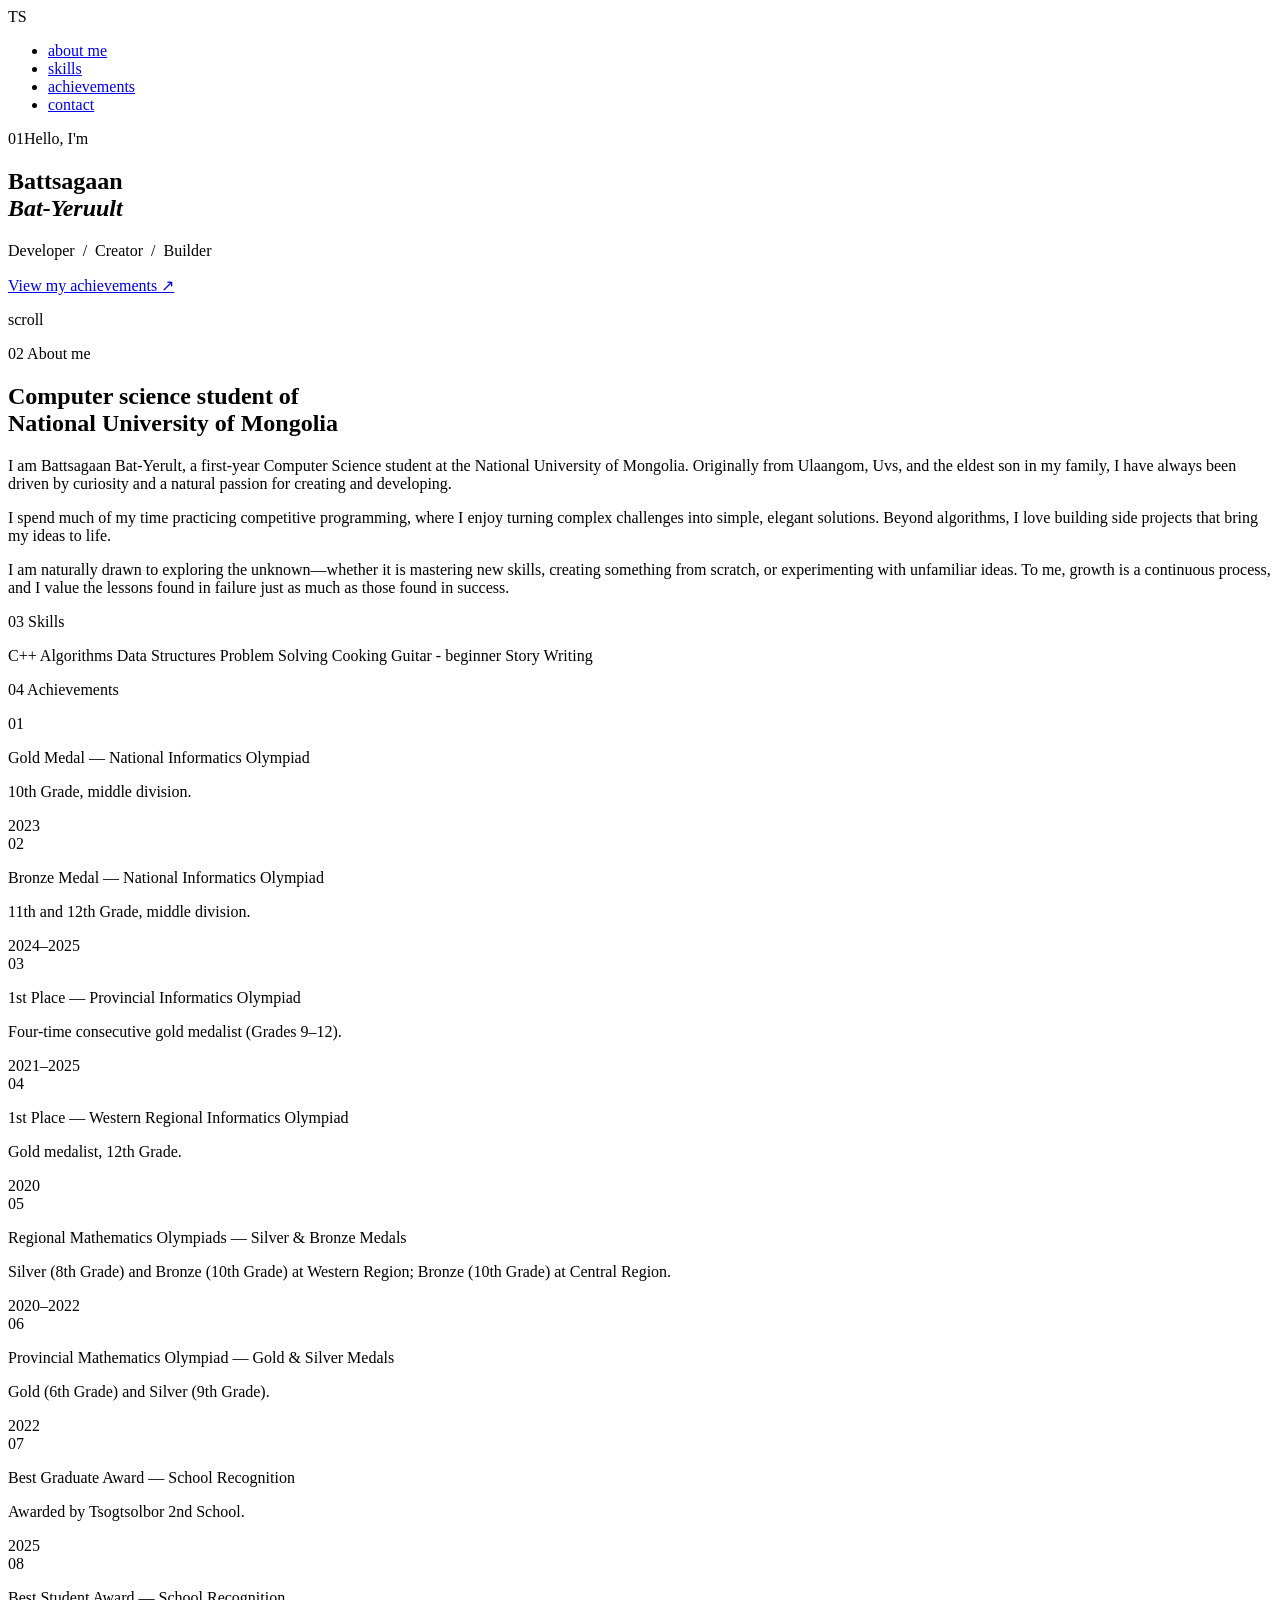
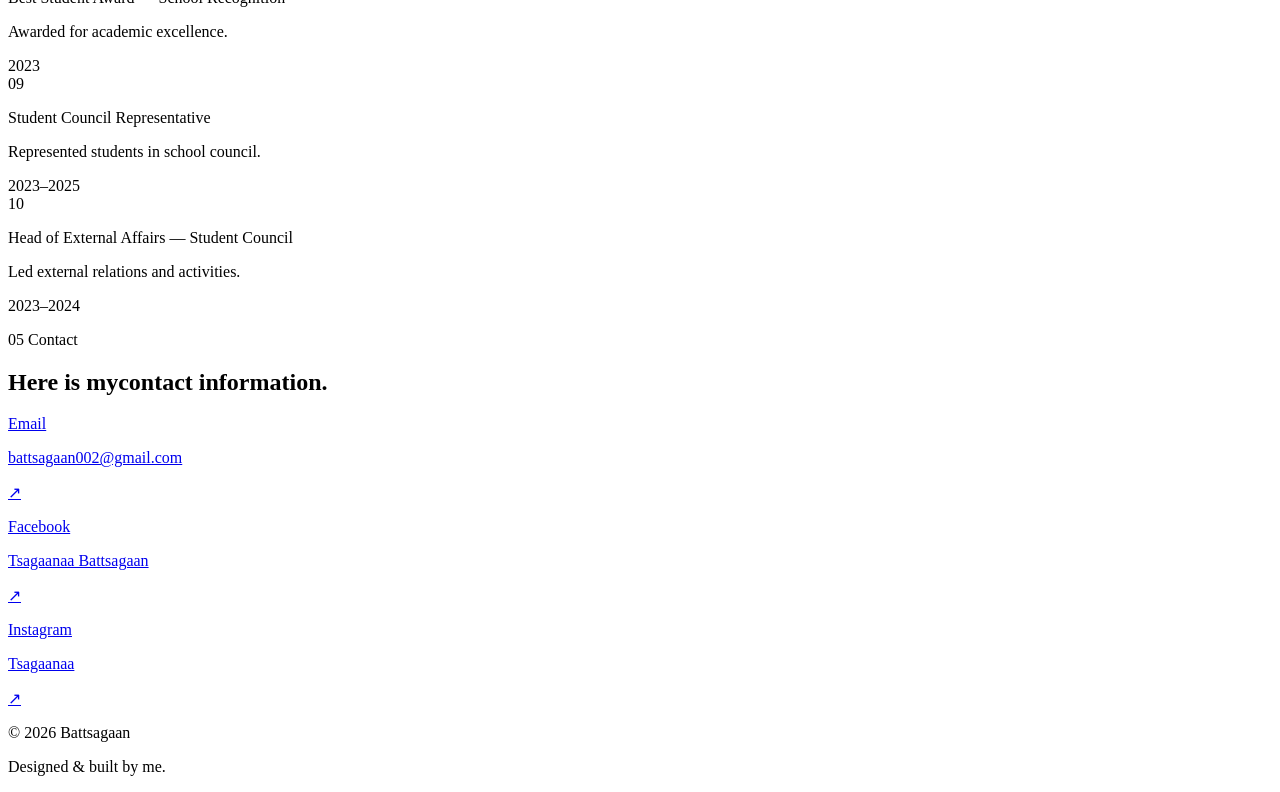
==== index.html @ 27f22240 "Add files via upload" ====
<!DOCTYPE html>
<html lang="en">
<head>
        <meta charset="UTF-8">
        <meta name="viewport" content="width=device-width, initial-scale=1.0">
        <title>Your Name — Portfolio</title>
        <link rel="preconnect" href="https://fonts.googleapis.com">
        <link rel="preconnect" href="https://fonts.gstatic.com" crossorigin>
        <link href="https://fonts.googleapis.com/css2?family=DM+Mono:ital,wght@0,300;0,400;0,500;1,300&family=DM+Sans:wght@300;400;500&display=swap" rel="stylesheet">
        <link rel="stylesheet" href="css/style.css">
</head>

<body>

    <!-- NAV -->
    <header>
        <span class="nav-logo" href="#hero">TS</span>
        <nav>
            <ul>
                <li><a href="#about">about me</a></li>
                <li><a href="#skills">skills</a></li>
                <li><a href="#achievements">achievements</a></li>
                <li><a href="#contact">contact</a></li>
            </ul>
        </nav>
    </header>

    <main>

        <!-- HERO -->
        <section id="hero">
            <div class="hero-grid-bg"></div>
            <div class="hero-dot"></div>
            <div class="hero-content">
                <p class="hero-label"><span class="num">01</span>Hello, I'm</p>
                <h1>Battsagaan<br><em>Bat-Yeruult</em></h1>
                <p class="hero-sub">Developer &nbsp;/&nbsp; Creator &nbsp;/&nbsp; Builder</p>
                <a class="hero-cta" href="#achievements">
                    View my achievements <span class="hero-cta-arrow">↗</span>
                </a>
            </div>
            <p class="hero-scroll">scroll</p>
        </section>

        <!-- ABOUT -->
        <section id="about">
            <p class="section-label"><span class="num">02</span> About me</p>
            <div class="about-inner">
                <h2 class="about-heading">Computer science student of<br><span>National University of Mongolia</span></h2>
                <div class="about-body">
                    <p>I am Battsagaan Bat-Yerult, a first-year Computer Science student at the National University of Mongolia. Originally from Ulaangom, Uvs, 
                        and the eldest son in my family, I have always been driven by curiosity and a natural passion for creating and developing.</p>

                    <p>I spend much of my time practicing competitive programming, where I enjoy turning complex challenges into simple, elegant solutions. 
                        Beyond algorithms, I love building side projects that bring my ideas to life.</p>

                    <p>I am naturally drawn to exploring the unknown—whether it is mastering new skills, creating something from scratch, or experimenting with 
                        unfamiliar ideas. To me, growth is a continuous process, and I value the lessons found in failure just as much as those found in success.</p>

                </div>
            </div>
        </section>

        <!-- SKILLS -->
        <section id="skills">
            <p class="section-label"><span class="num">03</span> Skills</p>
            <div class="skills-wrap">
                <span class="skill">C++</span>
                <span class="skill">Algorithms</span>
                <span class="skill">Data Structures</span>
                <span class="skill">Problem Solving</span>
                <span class="skill">Cooking</span>
                <span class="skill">Guitar - beginner</span>
                <span class="skill">Story Writing</span>
            </div>
        </section>

        <!-- ACHIEVEMENTS -->
        <section id="achievements">
            <p class="section-label"><span class="num">04</span> Achievements</p>
            <div class="achievements-list">
                <div class="achievement">
                    <span class="ach-num">01</span>
                    <div>
                        <p class="ach-text">Gold Medal — National Informatics Olympiad</p>
                        <p class="ach-sub">10th Grade, middle division.</p>
                    </div>
                    <span class="ach-year">2023</span>
                </div>

                <div class="achievement">
                    <span class="ach-num">02</span>
                    <div>
                        <p class="ach-text">Bronze Medal — National Informatics Olympiad</p>
                        <p class="ach-sub">11th and 12th Grade, middle division.</p>
                    </div>
                    <span class="ach-year">2024–2025</span>
                </div>

                <div class="achievement">
                    <span class="ach-num">03</span>
                    <div>
                        <p class="ach-text">1st Place — Provincial Informatics Olympiad</p>
                        <p class="ach-sub">Four-time consecutive gold medalist (Grades 9–12).</p>
                    </div>
                    <span class="ach-year">2021–2025</span>
                </div>

                <div class="achievement">
                    <span class="ach-num">04</span>
                    <div>
                        <p class="ach-text">1st Place — Western Regional Informatics Olympiad</p>
                        <p class="ach-sub">Gold medalist, 12th Grade.</p>
                    </div>
                    <span class="ach-year">2020</span>
                </div>

                <div class="achievement">
                    <span class="ach-num">05</span>
                    <div>
                        <p class="ach-text">Regional Mathematics Olympiads — Silver & Bronze Medals</p>
                        <p class="ach-sub">Silver (8th Grade) and Bronze (10th Grade) at Western Region; Bronze (10th Grade) at Central Region.</p>
                    </div>
                    <span class="ach-year">2020–2022</span>
                </div>

                <div class="achievement">
                    <span class="ach-num">06</span>
                    <div>
                        <p class="ach-text">Provincial Mathematics Olympiad — Gold & Silver Medals</p>
                        <p class="ach-sub">Gold (6th Grade) and Silver (9th Grade).</p>
                    </div>
                    <span class="ach-year">2022</span>
                </div>

                <div class="achievement">
                    <span class="ach-num">07</span>
                    <div>
                        <p class="ach-text">Best Graduate Award — School Recognition</p>
                        <p class="ach-sub">Awarded by Tsogtsolbor 2nd School.</p>
                    </div>
                    <span class="ach-year">2025</span>
                </div>

                <div class="achievement">
                    <span class="ach-num">08</span>
                    <div>
                        <p class="ach-text">Best Student Award — School Recognition</p>
                        <p class="ach-sub">Awarded for academic excellence.</p>
                    </div>
                    <span class="ach-year">2023</span>
                </div>

                <div class="achievement">
                    <span class="ach-num">09</span>
                    <div>
                        <p class="ach-text">Student Council Representative</p>
                        <p class="ach-sub">Represented students in school council.</p>
                    </div>
                    <span class="ach-year">2023–2025</span>
                </div>

                <div class="achievement">
                    <span class="ach-num">10</span>
                    <div>
                        <p class="ach-text">Head of External Affairs — Student Council</p>
                        <p class="ach-sub">Led external relations and activities.</p>
                    </div>
                    <span class="ach-year">2023–2024</span>
                </div>

            </div>
        </section>

        <!-- CONTACT -->
        <section id="contact">
            <p class="section-label"><span class="num">05</span> Contact</p>
            <div class="contact-inner">
                <div>
                    <h2 class="contact-heading">Here is my<span>contact information.</span></h2>
                </div>
                <div class="contact-links">
                    <a class="contact-link" href="battsagaan002@gmail.com">
                        <div>
                            <p class="contact-link-label">Email</p>
                            <p>battsagaan002@gmail.com</p>
                        </div>
                        <span class="contact-link-arrow">↗</span>
                    </a>
                    <a class="contact-link" href="https://www.facebook.com/tsagaanaa.tsgna" target="_blank" rel="noopener">
                        <div>
                            <p class="contact-link-label">Facebook</p>
                            <p>Tsagaanaa Battsagaan</p>
                        </div>
                        <span class="contact-link-arrow">↗</span>
                    </a>
                    <a class="contact-link" href="https://www.instagram.com/keyoki__/" target="_blank" rel="noopener">
                        <div>
                            <p class="contact-link-label">Instagram</p>
                            <p>Tsagaanaa</p>
                        </div>  
                        <span class="contact-link-arrow">↗</span>
                    </a>
                </div>
            </div>
        </section>

    </main>

    <!-- FOOTER -->
    <footer>
        <p>© 2026 <span class="footer-accent">Battsagaan</span></p>
        <p>Designed & built by me.</p>
    </footer>

</body>
</html>
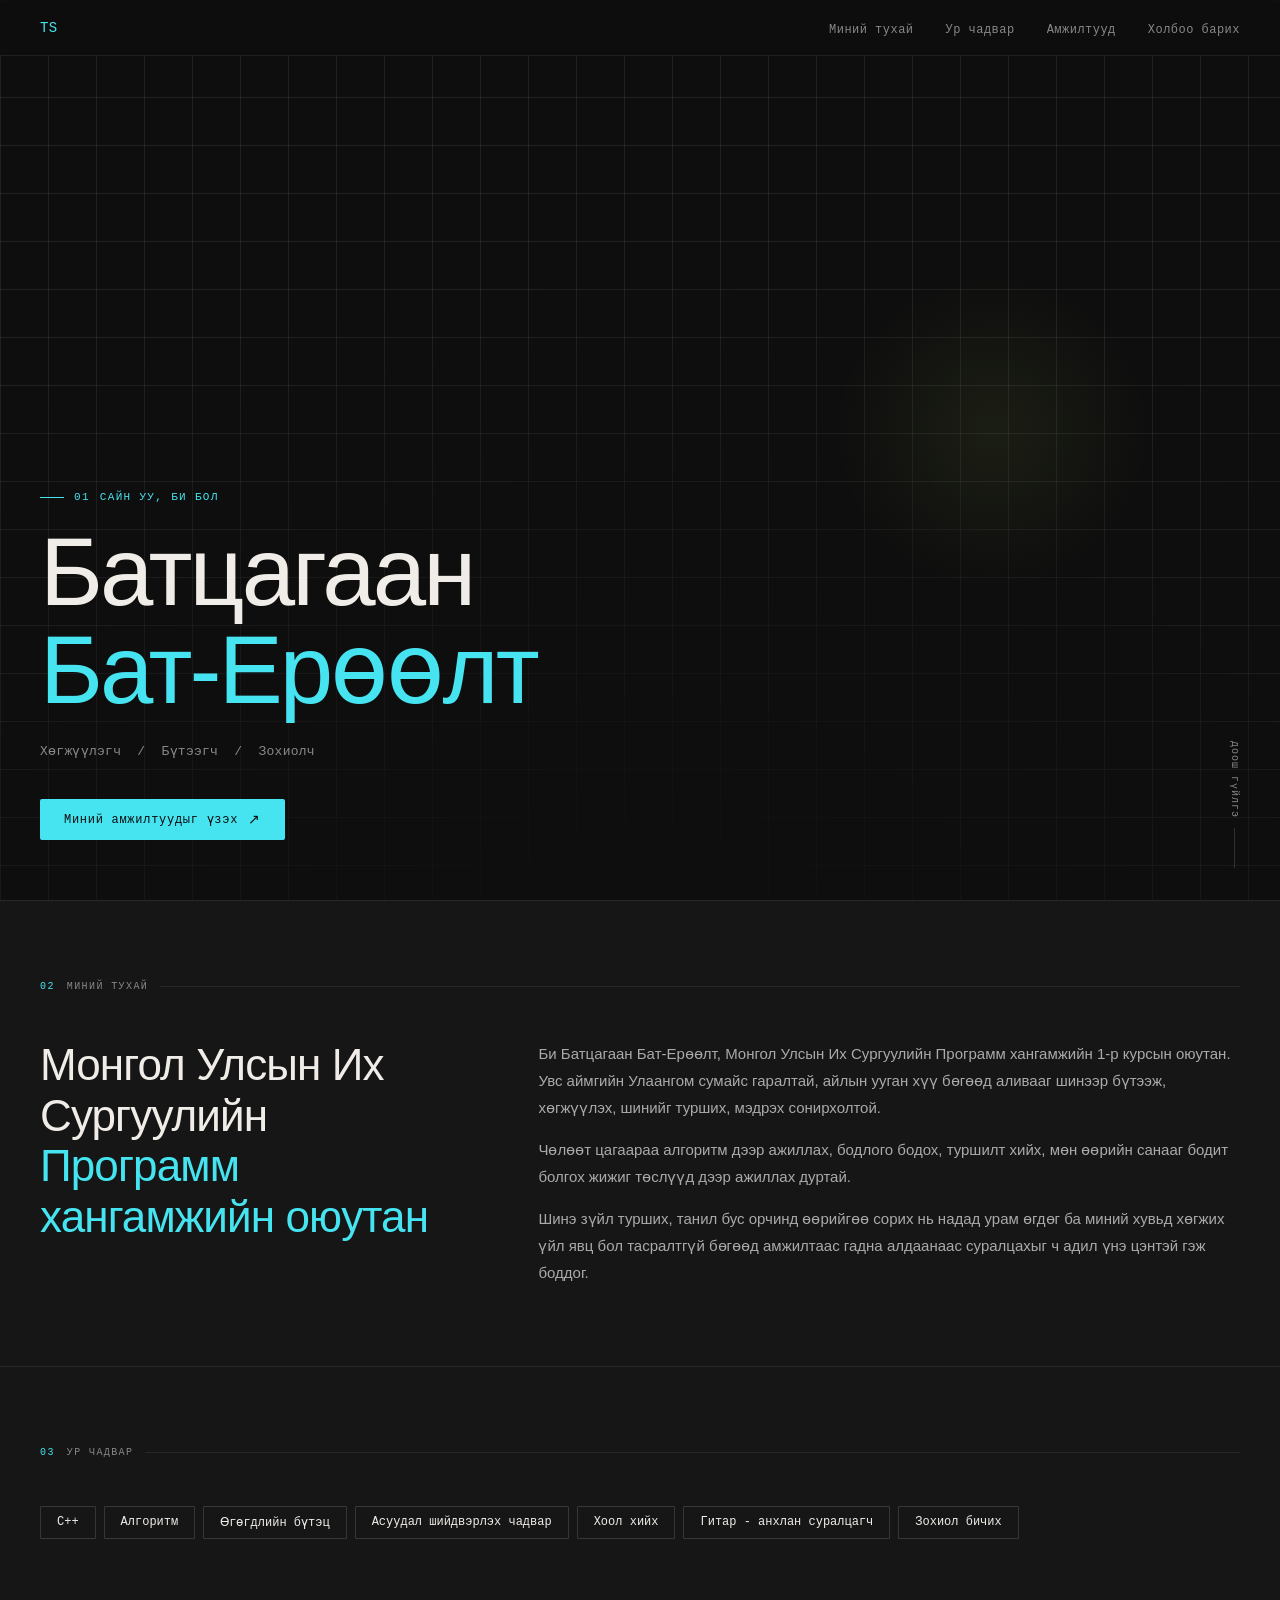
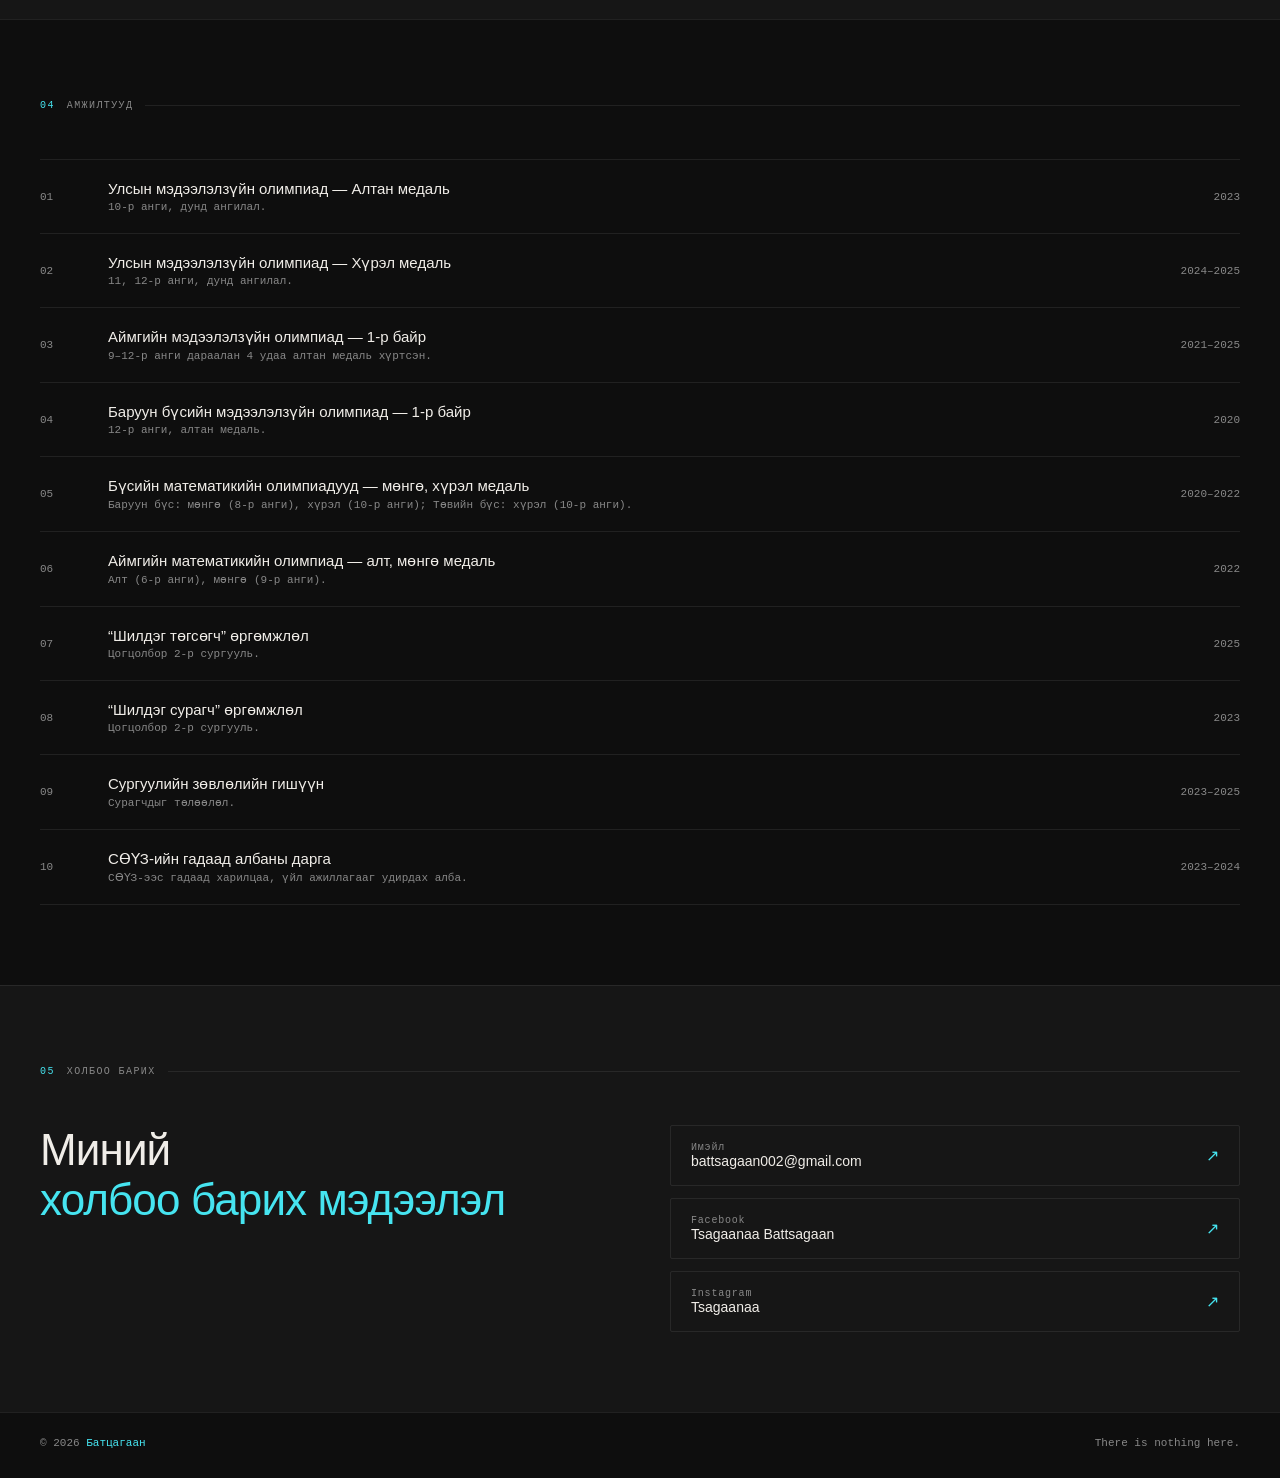
==== commit 2a8f3cbc: "Update index.html" ====
--- a/index.html
+++ b/index.html
@@ -1,9 +1,9 @@
 <!DOCTYPE html>
-<html lang="en">
+<html lang="mn">
 <head>
         <meta charset="UTF-8">
         <meta name="viewport" content="width=device-width, initial-scale=1.0">
-        <title>Your Name — Portfolio</title>
+        <title>Таны нэр — Портфолио</title>
         <link rel="preconnect" href="https://fonts.googleapis.com">
         <link rel="preconnect" href="https://fonts.gstatic.com" crossorigin>
         <link href="https://fonts.googleapis.com/css2?family=DM+Mono:ital,wght@0,300;0,400;0,500;1,300&family=DM+Sans:wght@300;400;500&display=swap" rel="stylesheet">
@@ -17,10 +17,10 @@
         <span class="nav-logo" href="#hero">TS</span>
         <nav>
             <ul>
-                <li><a href="#about">about me</a></li>
-                <li><a href="#skills">skills</a></li>
-                <li><a href="#achievements">achievements</a></li>
-                <li><a href="#contact">contact</a></li>
+                <li><a href="#about">Миний тухай</a></li>
+                <li><a href="#skills">Ур чадвар</a></li>
+                <li><a href="#achievements">Амжилтууд</a></li>
+                <li><a href="#contact">Холбоо барих</a></li>
             </ul>
         </nav>
     </header>
@@ -32,30 +32,28 @@
             <div class="hero-grid-bg"></div>
             <div class="hero-dot"></div>
             <div class="hero-content">
-                <p class="hero-label"><span class="num">01</span>Hello, I'm</p>
-                <h1>Battsagaan<br><em>Bat-Yeruult</em></h1>
-                <p class="hero-sub">Developer &nbsp;/&nbsp; Creator &nbsp;/&nbsp; Builder</p>
+                <p class="hero-label"><span class="num">01</span>Сайн уу, би бол</p>
+                <h1>Батцагаан<br><em>Бат-Ерөөлт</em></h1>
+                <p class="hero-sub">Хөгжүүлэгч &nbsp;/&nbsp; Бүтээгч &nbsp;/&nbsp; Зохиолч</p>
                 <a class="hero-cta" href="#achievements">
-                    View my achievements <span class="hero-cta-arrow">↗</span>
+                    Миний амжилтуудыг үзэх <span class="hero-cta-arrow">↗</span>
                 </a>
             </div>
-            <p class="hero-scroll">scroll</p>
+            <p class="hero-scroll">доош гүйлгэ</p>
         </section>
 
         <!-- ABOUT -->
         <section id="about">
-            <p class="section-label"><span class="num">02</span> About me</p>
+            <p class="section-label"><span class="num">02</span> Миний тухай</p>
             <div class="about-inner">
-                <h2 class="about-heading">Computer science student of<br><span>National University of Mongolia</span></h2>
+                <h2 class="about-heading">Монгол Улсын Их Сургуулийн<br><span>Программ хангамжийн оюутан</span></h2>
                 <div class="about-body">
-                    <p>I am Battsagaan Bat-Yerult, a first-year Computer Science student at the National University of Mongolia. Originally from Ulaangom, Uvs, 
-                        and the eldest son in my family, I have always been driven by curiosity and a natural passion for creating and developing.</p>
-
-                    <p>I spend much of my time practicing competitive programming, where I enjoy turning complex challenges into simple, elegant solutions. 
-                        Beyond algorithms, I love building side projects that bring my ideas to life.</p>
-
-                    <p>I am naturally drawn to exploring the unknown—whether it is mastering new skills, creating something from scratch, or experimenting with 
-                        unfamiliar ideas. To me, growth is a continuous process, and I value the lessons found in failure just as much as those found in success.</p>
+                    <p>Би Батцагаан Бат-Ерөөлт, Монгол Улсын Их Сургуулийн Программ хангамжийн 1-р курсын оюутан. Увс аймгийн Улаангом сумайс гаралтай, 
+                        айлын ууган хүү бөгөөд аливааг шинээр бүтээж, хөгжүүлэх, шинийг турших, мэдрэх сонирхолтой.</p>
+
+                    <p>Чөлөөт цагаараа алгоритм дээр ажиллах, бодлого бодох, туршилт хийх, мөн өөрийн санааг бодит болгох жижиг төслүүд дээр ажиллах дуртай.</p>
+
+                    <p>Шинэ зүйл турших, танил бус орчинд өөрийгөө сорих нь надад урам өгдөг ба миний хувьд хөгжих үйл явц бол тасралтгүй бөгөөд амжилтаас гадна алдаанаас суралцахыг ч адил үнэ цэнтэй гэж боддог.</p>
 
                 </div>
             </div>
@@ -63,27 +61,27 @@
 
         <!-- SKILLS -->
         <section id="skills">
-            <p class="section-label"><span class="num">03</span> Skills</p>
+            <p class="section-label"><span class="num">03</span> Ур чадвар</p>
             <div class="skills-wrap">
                 <span class="skill">C++</span>
-                <span class="skill">Algorithms</span>
-                <span class="skill">Data Structures</span>
-                <span class="skill">Problem Solving</span>
-                <span class="skill">Cooking</span>
-                <span class="skill">Guitar - beginner</span>
-                <span class="skill">Story Writing</span>
+                <span class="skill">Алгоритм</span>
+                <span class="skill">Өгөгдлийн бүтэц</span>
+                <span class="skill">Асуудал шийдвэрлэх чадвар</span>
+                <span class="skill">Хоол хийх</span>
+                <span class="skill">Гитар - анхлан суралцагч</span>
+                <span class="skill">Зохиол бичих</span>
             </div>
         </section>
 
         <!-- ACHIEVEMENTS -->
         <section id="achievements">
-            <p class="section-label"><span class="num">04</span> Achievements</p>
+            <p class="section-label"><span class="num">04</span> Амжилтууд</p>
             <div class="achievements-list">
                 <div class="achievement">
                     <span class="ach-num">01</span>
                     <div>
-                        <p class="ach-text">Gold Medal — National Informatics Olympiad</p>
-                        <p class="ach-sub">10th Grade, middle division.</p>
+                        <p class="ach-text">Улсын мэдээлэлзүйн олимпиад — Алтан медаль</p>
+                        <p class="ach-sub">10-р анги, дунд ангилал.</p>
                     </div>
                     <span class="ach-year">2023</span>
                 </div>
@@ -91,8 +89,8 @@
                 <div class="achievement">
                     <span class="ach-num">02</span>
                     <div>
-                        <p class="ach-text">Bronze Medal — National Informatics Olympiad</p>
-                        <p class="ach-sub">11th and 12th Grade, middle division.</p>
+                        <p class="ach-text">Улсын мэдээлэлзүйн олимпиад — Хүрэл медаль</p>
+                        <p class="ach-sub">11, 12-р анги, дунд ангилал.</p>
                     </div>
                     <span class="ach-year">2024–2025</span>
                 </div>
@@ -100,8 +98,8 @@
                 <div class="achievement">
                     <span class="ach-num">03</span>
                     <div>
-                        <p class="ach-text">1st Place — Provincial Informatics Olympiad</p>
-                        <p class="ach-sub">Four-time consecutive gold medalist (Grades 9–12).</p>
+                        <p class="ach-text">Аймгийн мэдээлэлзүйн олимпиад — 1-р байр</p>
+                        <p class="ach-sub">9–12-р анги дараалан 4 удаа алтан медаль хүртсэн.</p>
                     </div>
                     <span class="ach-year">2021–2025</span>
                 </div>
@@ -109,8 +107,8 @@
                 <div class="achievement">
                     <span class="ach-num">04</span>
                     <div>
-                        <p class="ach-text">1st Place — Western Regional Informatics Olympiad</p>
-                        <p class="ach-sub">Gold medalist, 12th Grade.</p>
+                        <p class="ach-text">Баруун бүсийн мэдээлэлзүйн олимпиад — 1-р байр</p>
+                        <p class="ach-sub">12-р анги, алтан медаль.</p>
                     </div>
                     <span class="ach-year">2020</span>
                 </div>
@@ -118,8 +116,8 @@
                 <div class="achievement">
                     <span class="ach-num">05</span>
                     <div>
-                        <p class="ach-text">Regional Mathematics Olympiads — Silver & Bronze Medals</p>
-                        <p class="ach-sub">Silver (8th Grade) and Bronze (10th Grade) at Western Region; Bronze (10th Grade) at Central Region.</p>
+                        <p class="ach-text">Бүсийн математикийн олимпиадууд — мөнгө, хүрэл медаль</p>
+                        <p class="ach-sub">Баруун бүс: мөнгө (8-р анги), хүрэл (10-р анги); Төвийн бүс: хүрэл (10-р анги).</p>
                     </div>
                     <span class="ach-year">2020–2022</span>
                 </div>
@@ -127,8 +125,8 @@
                 <div class="achievement">
                     <span class="ach-num">06</span>
                     <div>
-                        <p class="ach-text">Provincial Mathematics Olympiad — Gold & Silver Medals</p>
-                        <p class="ach-sub">Gold (6th Grade) and Silver (9th Grade).</p>
+                        <p class="ach-text">Аймгийн математикийн олимпиад — алт, мөнгө медаль</p>
+                        <p class="ach-sub">Алт (6-р анги), мөнгө (9-р анги).</p>
                     </div>
                     <span class="ach-year">2022</span>
                 </div>
@@ -136,8 +134,8 @@
                 <div class="achievement">
                     <span class="ach-num">07</span>
                     <div>
-                        <p class="ach-text">Best Graduate Award — School Recognition</p>
-                        <p class="ach-sub">Awarded by Tsogtsolbor 2nd School.</p>
+                        <p class="ach-text">“Шилдэг төгсөгч” өргөмжлөл</p>
+                        <p class="ach-sub">Цогцолбор 2-р сургууль.</p>
                     </div>
                     <span class="ach-year">2025</span>
                 </div>
@@ -145,8 +143,8 @@
                 <div class="achievement">
                     <span class="ach-num">08</span>
                     <div>
-                        <p class="ach-text">Best Student Award — School Recognition</p>
-                        <p class="ach-sub">Awarded for academic excellence.</p>
+                        <p class="ach-text">“Шилдэг сурагч” өргөмжлөл</p>
+                        <p class="ach-sub">Цогцолбор 2-р сургууль.</p>
                     </div>
                     <span class="ach-year">2023</span>
                 </div>
@@ -154,8 +152,8 @@
                 <div class="achievement">
                     <span class="ach-num">09</span>
                     <div>
-                        <p class="ach-text">Student Council Representative</p>
-                        <p class="ach-sub">Represented students in school council.</p>
+                        <p class="ach-text">Сургуулийн зөвлөлийн гишүүн</p>
+                        <p class="ach-sub">Сурагчдыг төлөөлөл.</p>
                     </div>
                     <span class="ach-year">2023–2025</span>
                 </div>
@@ -163,8 +161,8 @@
                 <div class="achievement">
                     <span class="ach-num">10</span>
                     <div>
-                        <p class="ach-text">Head of External Affairs — Student Council</p>
-                        <p class="ach-sub">Led external relations and activities.</p>
+                        <p class="ach-text">СӨҮЗ-ийн гадаад албаны дарга</p>
+                        <p class="ach-sub">СӨҮЗ-ээс гадаад харилцаа, үйл ажиллагааг удирдах алба.</p>
                     </div>
                     <span class="ach-year">2023–2024</span>
                 </div>
@@ -174,15 +172,15 @@
 
         <!-- CONTACT -->
         <section id="contact">
-            <p class="section-label"><span class="num">05</span> Contact</p>
+            <p class="section-label"><span class="num">05</span> Холбоо барих</p>
             <div class="contact-inner">
                 <div>
-                    <h2 class="contact-heading">Here is my<span>contact information.</span></h2>
+                    <h2 class="contact-heading">Миний<span><br>холбоо барих мэдээлэл</span></h2>
                 </div>
                 <div class="contact-links">
-                    <a class="contact-link" href="battsagaan002@gmail.com">
+                    <a class="contact-link" href="mailto:battsagaan002@gmail.com">
                         <div>
-                            <p class="contact-link-label">Email</p>
+                            <p class="contact-link-label">Имэйл</p>
                             <p>battsagaan002@gmail.com</p>
                         </div>
                         <span class="contact-link-arrow">↗</span>
@@ -209,8 +207,8 @@
 
     <!-- FOOTER -->
     <footer>
-        <p>© 2026 <span class="footer-accent">Battsagaan</span></p>
-        <p>Designed & built by me.</p>
+        <p>© 2026 <span class="footer-accent">Батцагаан</span></p>
+        <p>There is nothing here.</p>
     </footer>
 
 </body>
--- a/css/style.css
+++ b/css/style.css
@@ -0,0 +1,210 @@
+*, *::before, *::after { box-sizing: border-box; margin: 0; padding: 0; }
+
+:root {
+    --bg: #0e0e0e;
+    --bg2: #161616;
+    --bg3: #1e1e1e;
+    --border: rgba(255,255,255,0.08);
+    --border2: rgba(255,255,255,0.14);
+    --text: #f0ede8;
+    --muted: #888;
+    --accent: #46e4f0;
+    --accent-dim: rgba(200,240,96,0.12);
+    --mono: 'DM Mono', monospace;
+    --sans: 'DM Sans', sans-serif;
+}
+
+html { scroll-behavior: smooth; background: var(--bg); color: var(--text); font-family: var(--sans); }
+
+body { min-height: 100vh; }
+
+/* ── SCROLLBAR ── */
+::-webkit-scrollbar { width: 4px; }
+::-webkit-scrollbar-track { background: var(--bg); }
+::-webkit-scrollbar-thumb { background: var(--border2); border-radius: 2px; }
+
+/* ── NAV ── */
+header {
+    position: fixed; top: 0; left: 0; right: 0; z-index: 100;
+    display: flex; justify-content: space-between; align-items: center;
+    padding: 0 40px; height: 56px;
+    border-bottom: 1px solid var(--border);
+    background: rgba(14,14,14,0.85);
+    backdrop-filter: blur(12px);
+}
+.nav-logo { font-family: var(--mono); font-size: 14px; color: var(--accent); letter-spacing: 0.02em; }
+nav ul { list-style: none; display: flex; gap: 32px; }
+nav a { font-family: var(--mono); font-size: 12px; color: var(--muted); text-decoration: none; letter-spacing: 0.04em; transition: color .2s; }
+nav a:hover { color: var(--text); }
+
+/* ── HERO ── */
+#hero {
+    min-height: 100vh;
+    display: flex; flex-direction: column; justify-content: flex-end;
+    padding: 80px 40px 60px;
+    position: relative; overflow: hidden;
+}
+.hero-grid-bg {
+    position: absolute; inset: 0; z-index: 0;
+    background-image:
+    linear-gradient(var(--border) 1px, transparent 1px),
+    linear-gradient(90deg, var(--border) 1px, transparent 1px);
+    background-size: 48px 48px;
+    mask-image: radial-gradient(ellipse 80% 70% at 50% 100%, transparent 0%, black 100%);
+}
+.hero-dot {
+    position: absolute; top: 30%; right: 10%;
+    width: 320px; height: 320px; border-radius: 50%;
+    background: radial-gradient(circle, rgba(200,240,96,0.07) 0%, transparent 70%);
+    z-index: 0;
+}
+.hero-content { position: relative; z-index: 1; max-width: 860px; }
+.hero-label {
+    font-family: var(--mono); font-size: 11px; color: var(--accent);
+    letter-spacing: 0.12em; text-transform: uppercase;
+    margin-bottom: 20px; display: flex; align-items: center; gap: 10px;
+}
+.hero-label::before { content: ''; display: block; width: 24px; height: 1px; background: var(--accent); }
+h1 {
+    font-family: var(--sans); font-size: clamp(52px, 8vw, 96px);
+    font-weight: 300; line-height: 1.02; letter-spacing: -0.03em;
+    margin-bottom: 24px; color: var(--text);
+}
+h1 em { font-style: normal; color: var(--accent); }
+.hero-sub {
+    font-family: var(--mono); font-size: 13px; color: var(--muted);
+    margin-bottom: 40px; letter-spacing: 0.02em;
+}
+.hero-cta {
+    display: inline-flex; align-items: center; gap: 10px;
+    background: var(--accent); color: #0e0e0e;
+    padding: 12px 24px; border-radius: 2px;
+    font-family: var(--mono); font-size: 12px; font-weight: 500;
+    text-decoration: none; letter-spacing: 0.06em;
+    transition: opacity .2s, transform .2s;
+}
+.hero-cta:hover { opacity: 0.88; transform: translateY(-1px); }
+.hero-cta-arrow { font-size: 14px; }
+.hero-scroll {
+    position: absolute; bottom: 32px; right: 40px; z-index: 1;
+    font-family: var(--mono); font-size: 10px; color: var(--muted);
+    letter-spacing: 0.1em; writing-mode: vertical-rl;
+    display: flex; align-items: center; gap: 10px;
+}
+.hero-scroll::after { content: ''; display: block; width: 1px; height: 40px; background: var(--border2); }
+
+/* ── SECTION BASE ── */
+section { padding: 80px 40px; border-top: 1px solid var(--border); }
+.section-label {
+    font-family: var(--mono); font-size: 10px; color: var(--muted);
+    letter-spacing: 0.14em; text-transform: uppercase;
+    margin-bottom: 48px; display: flex; align-items: center; gap: 12px;
+}
+.section-label .num { color: var(--accent); }
+.section-label::after { content: ''; flex: 1; height: 1px; background: var(--border); }
+
+/* ── ABOUT ── */
+#about { background: var(--bg2); }
+.about-inner { display: grid; grid-template-columns: 1fr 1.6fr; gap: 60px; align-items: start; }
+.about-heading { font-size: clamp(28px, 4vw, 44px); font-weight: 300; line-height: 1.15; letter-spacing: -0.02em; }
+.about-heading span { color: var(--accent); }
+.about-body { font-size: 15px; line-height: 1.8; color: #aaa; }
+.about-body p + p { margin-top: 1em; }
+
+/* ── PROJECTS ── */
+#projects { background: var(--bg); }
+.projects-grid { display: grid; grid-template-columns: repeat(auto-fill, minmax(280px, 1fr)); gap: 1px; background: var(--border); border: 1px solid var(--border); }
+.project-card {
+    background: var(--bg); padding: 28px;
+    display: flex; flex-direction: column; gap: 12px;
+    transition: background .2s;
+    text-decoration: none; color: inherit;
+}
+.project-card:hover { background: var(--bg2); }
+.project-num { font-family: var(--mono); font-size: 11px; color: var(--muted); }
+.project-card h3 { font-size: 17px; font-weight: 400; }
+.project-card p { font-size: 13px; line-height: 1.65; color: var(--muted); flex: 1; }
+.project-tags { display: flex; flex-wrap: wrap; gap: 6px; margin-top: 4px; }
+.tag {
+    font-family: var(--mono); font-size: 10px; letter-spacing: 0.06em;
+    padding: 3px 8px; border: 1px solid var(--border2); border-radius: 1px;
+    color: var(--muted);
+}
+.project-link {
+    font-family: var(--mono); font-size: 11px; color: var(--accent);
+    display: inline-flex; align-items: center; gap: 5px;
+    margin-top: 4px;
+}
+
+/* ── SKILLS ── */
+#skills { background: var(--bg2); }
+.skills-wrap { display: flex; flex-wrap: wrap; gap: 8px; }
+.skill {
+    font-family: var(--mono); font-size: 12px;
+    padding: 8px 16px; border: 1px solid var(--border2); border-radius: 1px;
+    color: var(--text); transition: border-color .2s, color .2s, background .2s;
+    cursor: default;
+}
+.skill:hover { border-color: var(--accent); color: var(--accent); background: var(--accent-dim); }
+
+/* ── ACHIEVEMENTS ── */
+#achievements { background: var(--bg); }
+.achievements-list { display: flex; flex-direction: column; }
+.achievement {
+    display: grid; grid-template-columns: 48px 1fr auto;
+    align-items: center; gap: 20px;
+    padding: 20px 0; border-bottom: 1px solid var(--border);
+}
+.achievement:first-child { border-top: 1px solid var(--border); }
+.ach-num { font-family: var(--mono); font-size: 11px; color: var(--muted); }
+.ach-text { font-size: 15px; font-weight: 300; }
+.ach-sub { font-family: var(--mono); font-size: 11px; color: var(--muted); margin-top: 3px; }
+.ach-year { font-family: var(--mono); font-size: 11px; color: var(--muted); }
+
+/* ── CONTACT ── */
+#contact { background: var(--bg2); }
+.contact-inner { display: grid; grid-template-columns: 1fr 1fr; gap: 60px; align-items: start; }
+.contact-heading { font-size: clamp(28px, 4vw, 44px); font-weight: 300; letter-spacing: -0.02em; }
+.contact-heading span { color: var(--accent); }
+.contact-links { display: flex; flex-direction: column; gap: 12px; }
+.contact-link {
+    display: flex; justify-content: space-between; align-items: center;
+    padding: 16px 20px; border: 1px solid var(--border);
+    text-decoration: none; color: var(--text);
+    font-size: 14px; transition: border-color .2s, background .2s;
+    border-radius: 2px;
+}
+.contact-link:hover { border-color: var(--accent); background: var(--accent-dim); }
+.contact-link-label { font-family: var(--mono); font-size: 10px; color: var(--muted); letter-spacing: 0.08em; }
+.contact-link-arrow { color: var(--accent); font-size: 16px; }
+
+/* ── FOOTER ── */
+footer {
+    padding: 24px 40px; border-top: 1px solid var(--border);
+    display: flex; justify-content: space-between; align-items: center;
+    background: var(--bg);
+}
+footer p { font-family: var(--mono); font-size: 11px; color: var(--muted); }
+.footer-accent { color: var(--accent); }
+
+/* ── ANIMATIONS ── */
+@keyframes fadeUp {
+    from { opacity: 0; transform: translateY(20px); }
+    to   { opacity: 1; transform: translateY(0); }
+}
+.hero-content > * { animation: fadeUp .6s ease both; }
+.hero-label  { animation-delay: .1s; }
+h1           { animation-delay: .2s; }
+.hero-sub    { animation-delay: .3s; }
+.hero-cta    { animation-delay: .4s; }
+
+/* ── MOBILE ── */
+@media (max-width: 680px) {
+    header { padding: 0 20px; }
+    nav ul { gap: 16px; }
+    #hero, section { padding-left: 20px; padding-right: 20px; }
+    .about-inner, .contact-inner { grid-template-columns: 1fr; gap: 32px; }
+    .achievement { grid-template-columns: 36px 1fr; }
+    .ach-year { display: none; }
+    footer { flex-direction: column; gap: 6px; text-align: center; }
+}
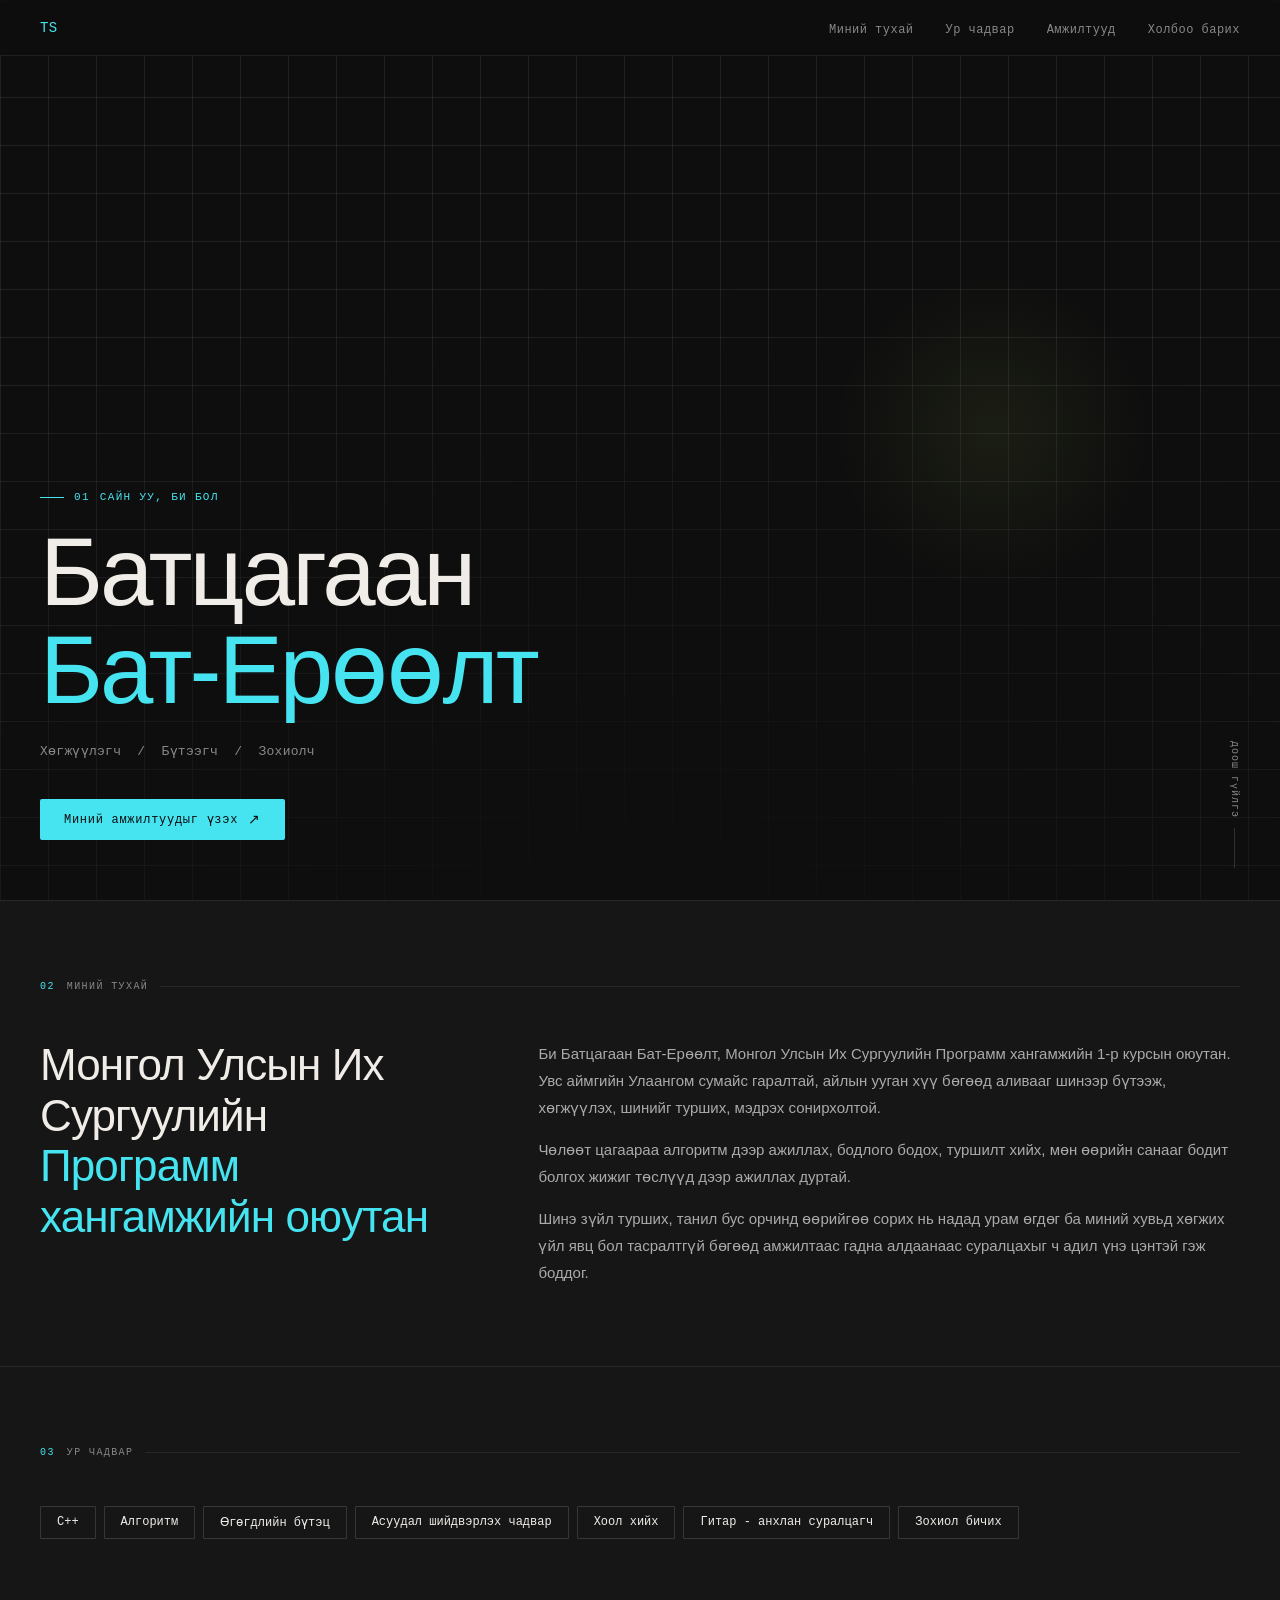
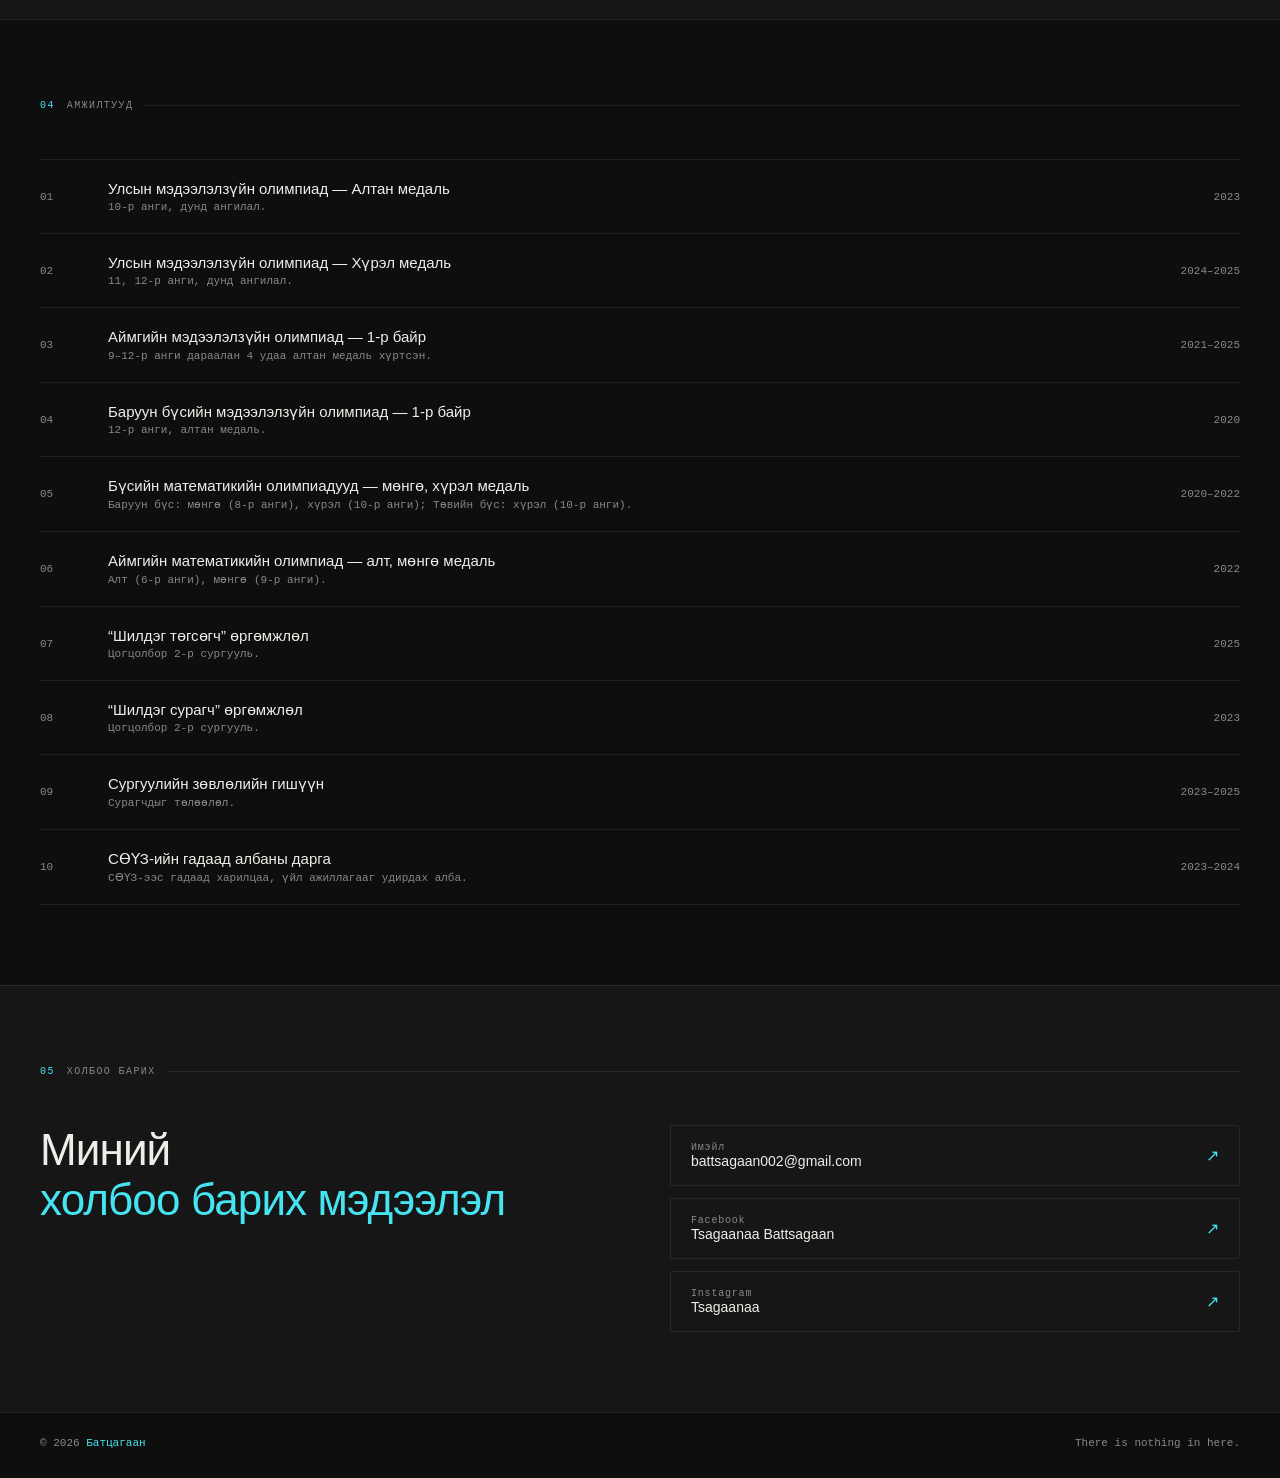
==== commit 7e75823d: "Update index.html" ====
--- a/index.html
+++ b/index.html
@@ -3,7 +3,7 @@
 <head>
         <meta charset="UTF-8">
         <meta name="viewport" content="width=device-width, initial-scale=1.0">
-        <title>Таны нэр — Портфолио</title>
+        <title>Батцагаан — Портфолио</title>
         <link rel="preconnect" href="https://fonts.googleapis.com">
         <link rel="preconnect" href="https://fonts.gstatic.com" crossorigin>
         <link href="https://fonts.googleapis.com/css2?family=DM+Mono:ital,wght@0,300;0,400;0,500;1,300&family=DM+Sans:wght@300;400;500&display=swap" rel="stylesheet">
@@ -208,7 +208,7 @@
     <!-- FOOTER -->
     <footer>
         <p>© 2026 <span class="footer-accent">Батцагаан</span></p>
-        <p>There is nothing here.</p>
+        <p>There is nothing in here.</p>
     </footer>
 
 </body>
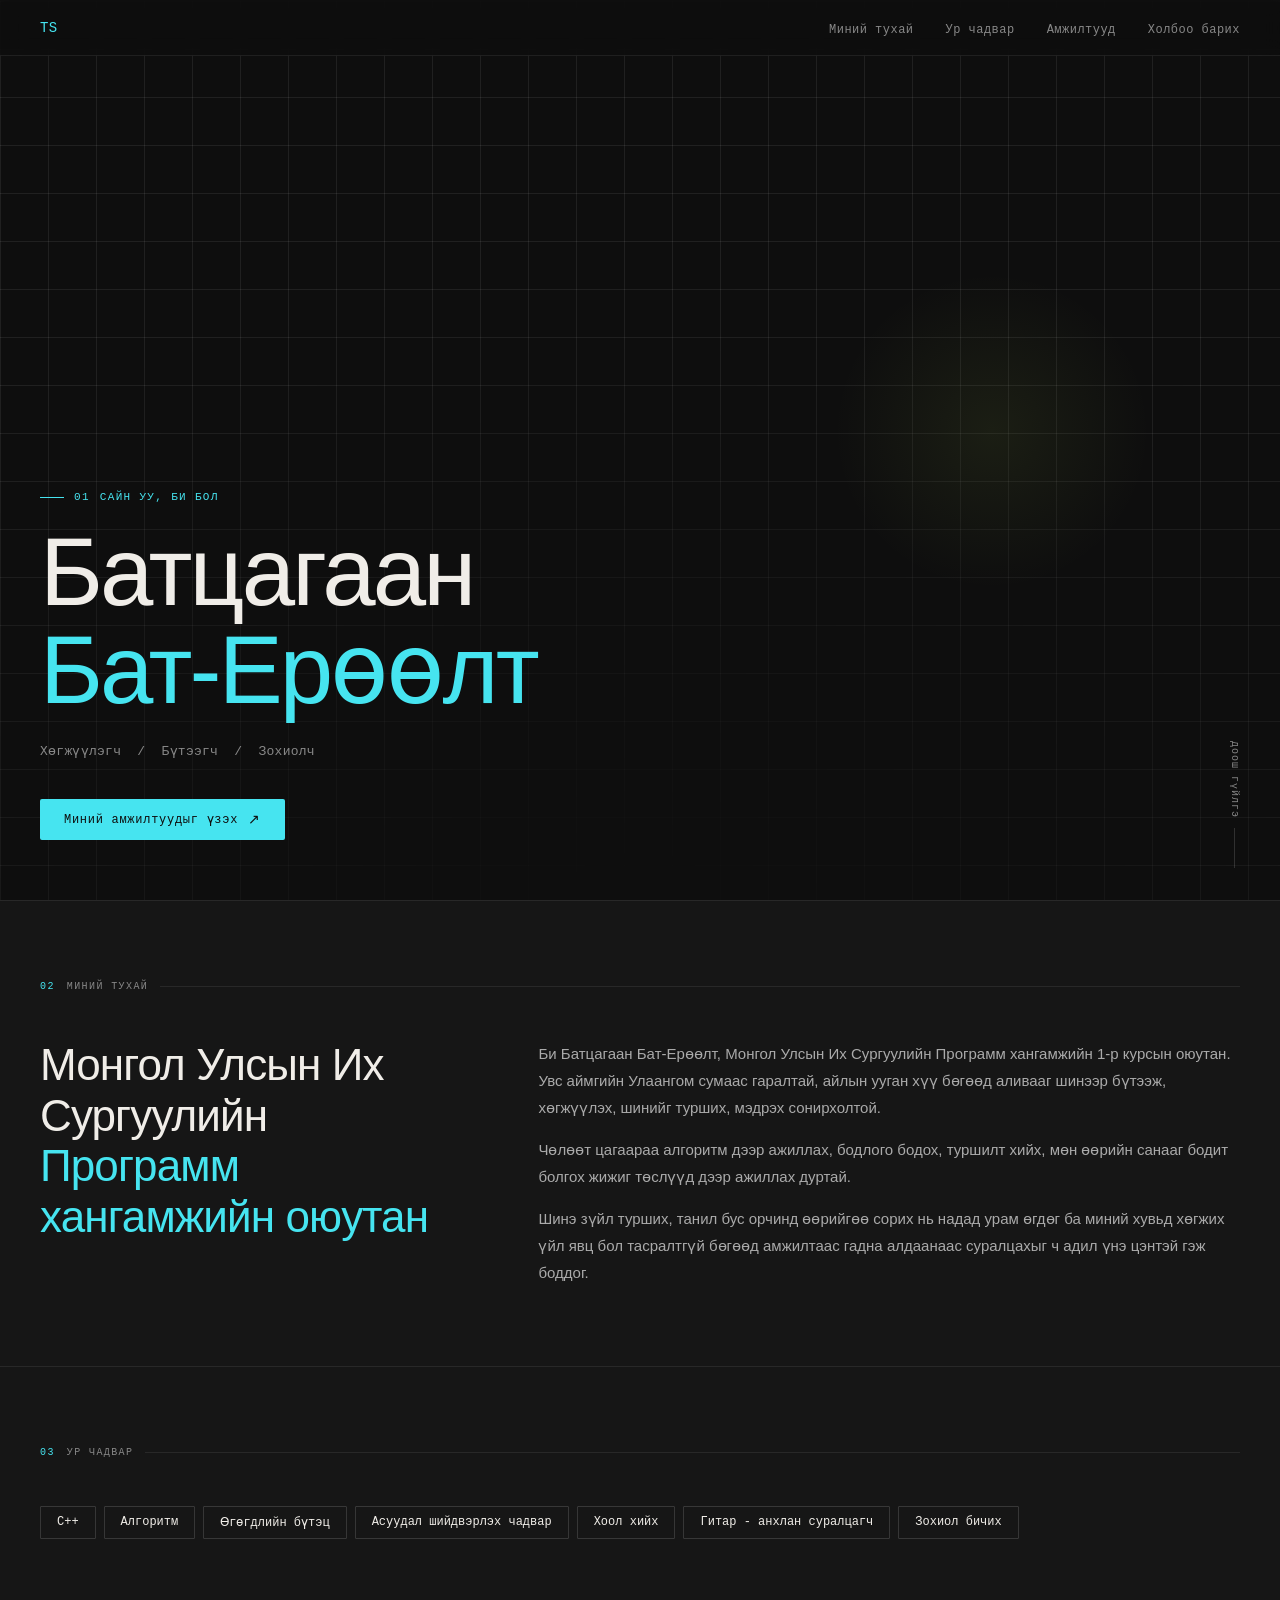
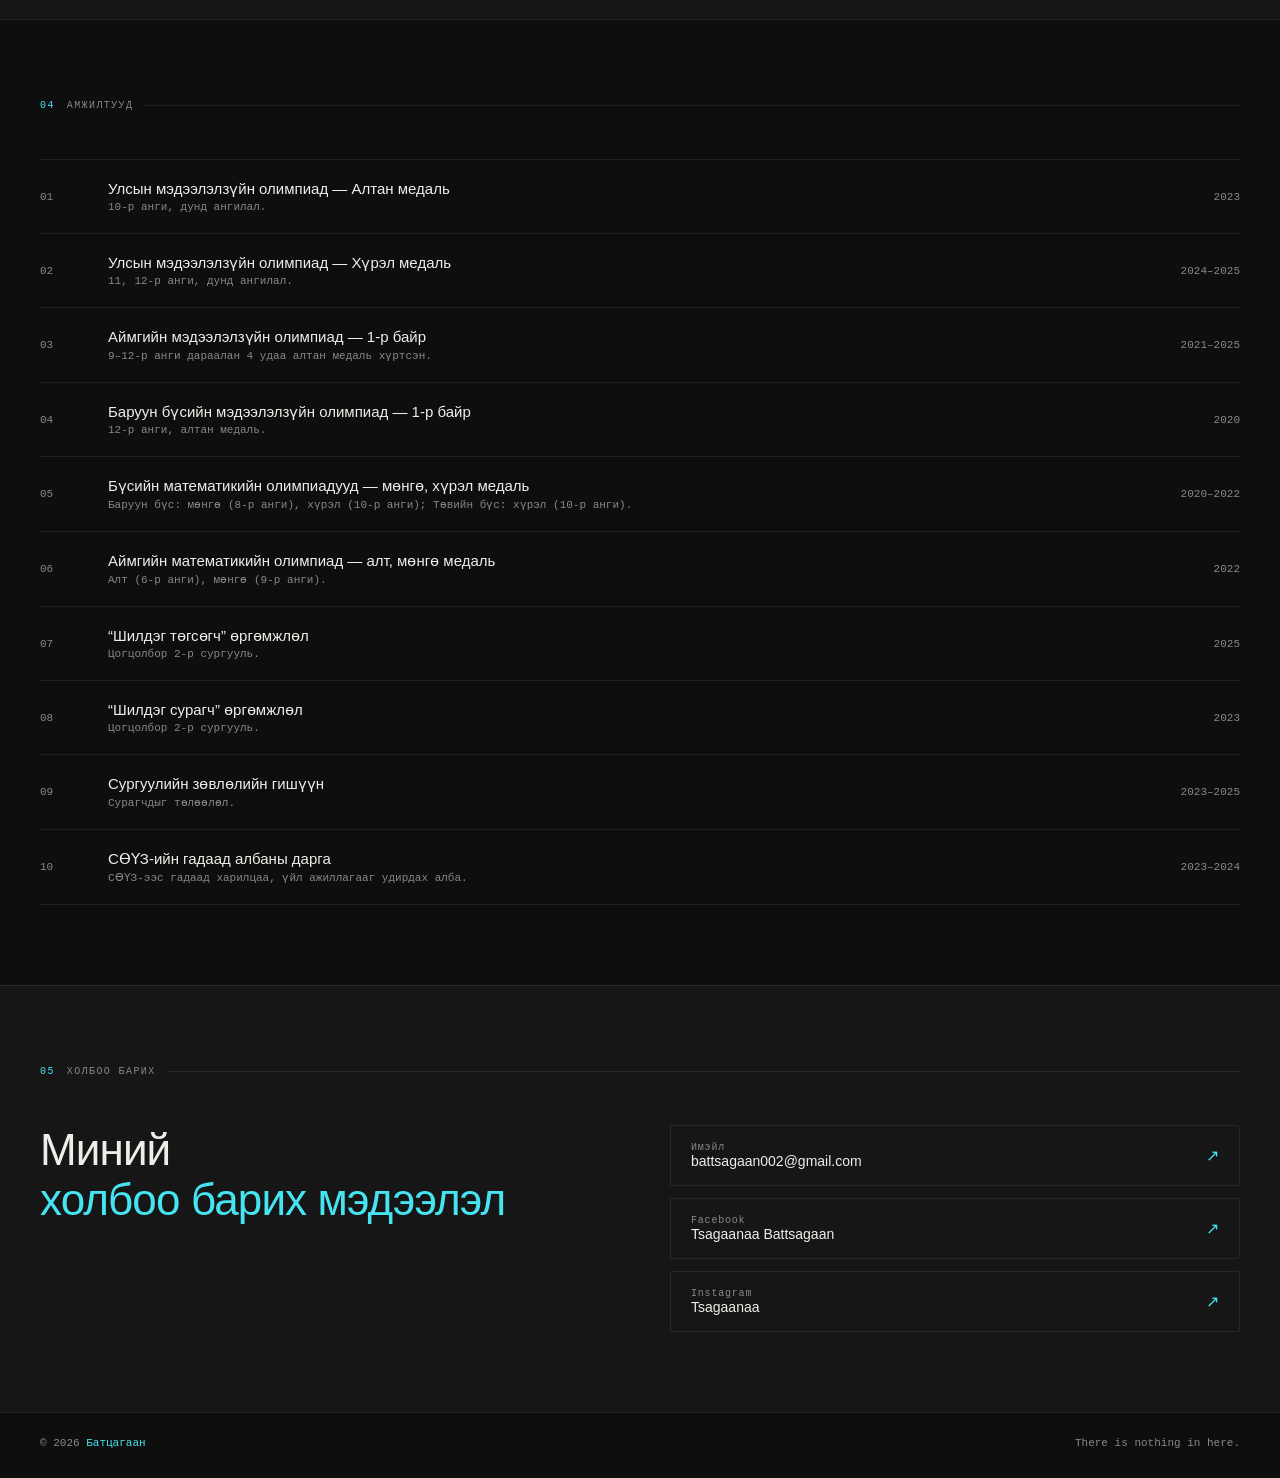
==== commit d425b3a9: "Update index.html" ====
--- a/index.html
+++ b/index.html
@@ -48,7 +48,7 @@
             <div class="about-inner">
                 <h2 class="about-heading">Монгол Улсын Их Сургуулийн<br><span>Программ хангамжийн оюутан</span></h2>
                 <div class="about-body">
-                    <p>Би Батцагаан Бат-Ерөөлт, Монгол Улсын Их Сургуулийн Программ хангамжийн 1-р курсын оюутан. Увс аймгийн Улаангом сумайс гаралтай, 
+                    <p>Би Батцагаан Бат-Ерөөлт, Монгол Улсын Их Сургуулийн Программ хангамжийн 1-р курсын оюутан. Увс аймгийн Улаангом сумаас гаралтай, 
                         айлын ууган хүү бөгөөд аливааг шинээр бүтээж, хөгжүүлэх, шинийг турших, мэдрэх сонирхолтой.</p>
 
                     <p>Чөлөөт цагаараа алгоритм дээр ажиллах, бодлого бодох, туршилт хийх, мөн өөрийн санааг бодит болгох жижиг төслүүд дээр ажиллах дуртай.</p>
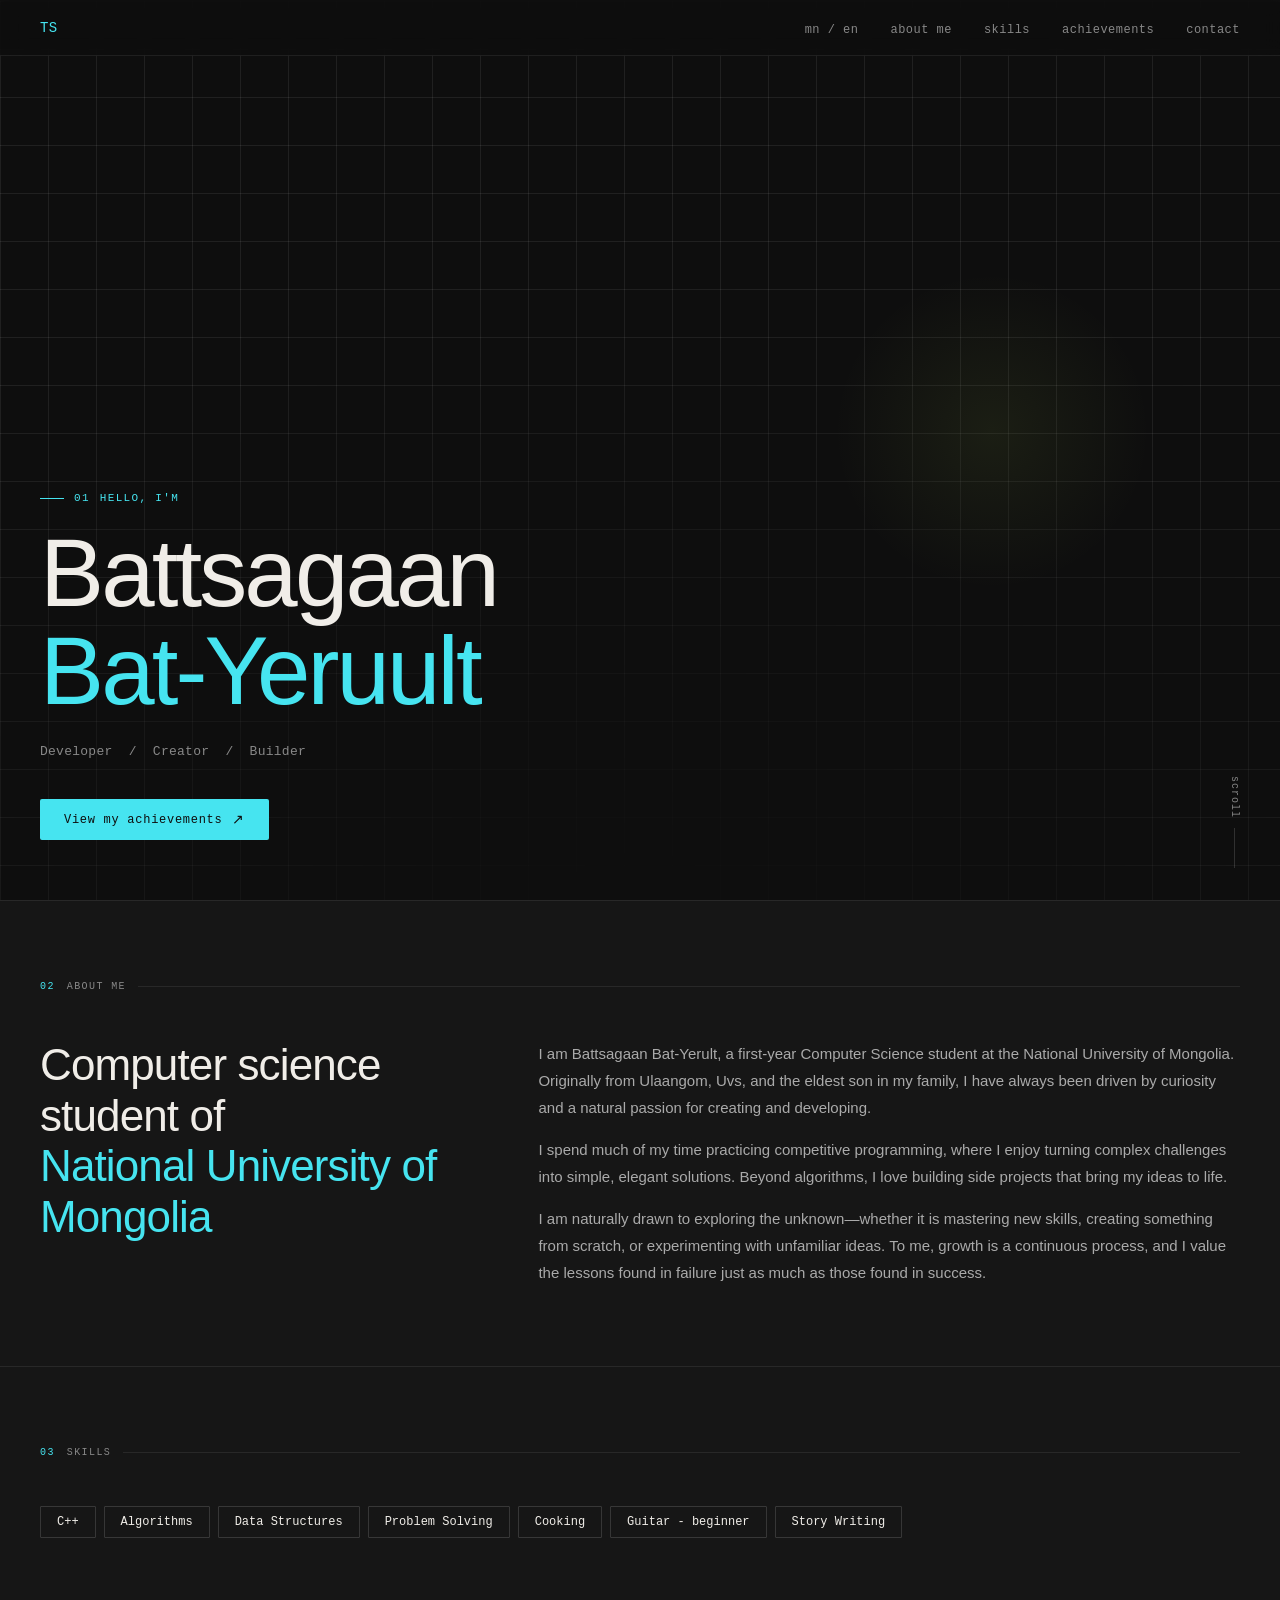
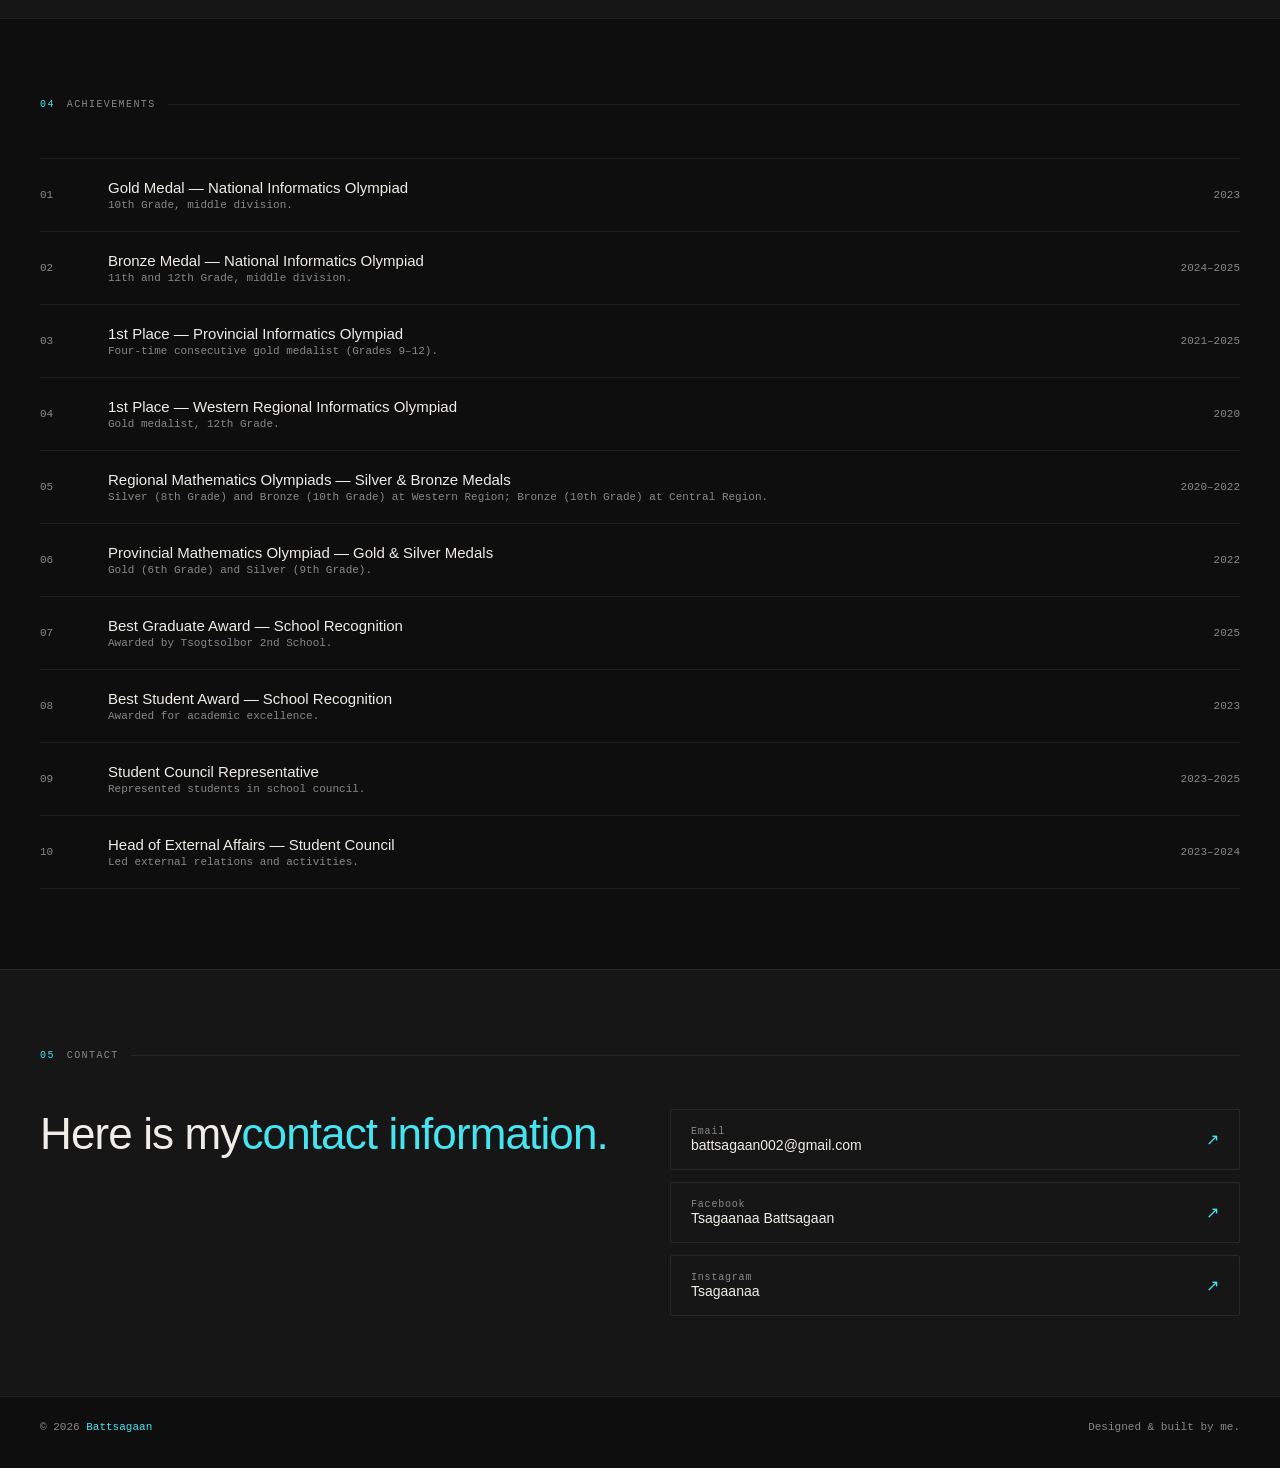
==== commit 43d7ddde: "Update index.html" ====
--- a/index.html
+++ b/index.html
@@ -1,9 +1,9 @@
 <!DOCTYPE html>
-<html lang="mn">
+<html lang="en">
 <head>
         <meta charset="UTF-8">
         <meta name="viewport" content="width=device-width, initial-scale=1.0">
-        <title>Батцагаан — Портфолио</title>
+        <title>Your Name — Portfolio</title>
         <link rel="preconnect" href="https://fonts.googleapis.com">
         <link rel="preconnect" href="https://fonts.gstatic.com" crossorigin>
         <link href="https://fonts.googleapis.com/css2?family=DM+Mono:ital,wght@0,300;0,400;0,500;1,300&family=DM+Sans:wght@300;400;500&display=swap" rel="stylesheet">
@@ -17,10 +17,12 @@
         <span class="nav-logo" href="#hero">TS</span>
         <nav>
             <ul>
-                <li><a href="#about">Миний тухай</a></li>
-                <li><a href="#skills">Ур чадвар</a></li>
-                <li><a href="#achievements">Амжилтууд</a></li>
-                <li><a href="#contact">Холбоо барих</a></li>
+                <li><a href="index_mn.html">mn</a><a> / </a>
+                    <a href="index.html">en</a></li>
+                <li><a href="#about">about me</a></li>
+                <li><a href="#skills">skills</a></li>
+                <li><a href="#achievements">achievements</a></li>
+                <li><a href="#contact">contact</a></li>
             </ul>
         </nav>
     </header>
@@ -32,28 +34,30 @@
             <div class="hero-grid-bg"></div>
             <div class="hero-dot"></div>
             <div class="hero-content">
-                <p class="hero-label"><span class="num">01</span>Сайн уу, би бол</p>
-                <h1>Батцагаан<br><em>Бат-Ерөөлт</em></h1>
-                <p class="hero-sub">Хөгжүүлэгч &nbsp;/&nbsp; Бүтээгч &nbsp;/&nbsp; Зохиолч</p>
+                <p class="hero-label"><span class="num">01</span>Hello, I'm</p>
+                <h1>Battsagaan<br><em>Bat-Yeruult</em></h1>
+                <p class="hero-sub">Developer &nbsp;/&nbsp; Creator &nbsp;/&nbsp; Builder</p>
                 <a class="hero-cta" href="#achievements">
-                    Миний амжилтуудыг үзэх <span class="hero-cta-arrow">↗</span>
+                    View my achievements <span class="hero-cta-arrow">↗</span>
                 </a>
             </div>
-            <p class="hero-scroll">доош гүйлгэ</p>
+            <p class="hero-scroll">scroll</p>
         </section>
 
         <!-- ABOUT -->
         <section id="about">
-            <p class="section-label"><span class="num">02</span> Миний тухай</p>
+            <p class="section-label"><span class="num">02</span> About me</p>
             <div class="about-inner">
-                <h2 class="about-heading">Монгол Улсын Их Сургуулийн<br><span>Программ хангамжийн оюутан</span></h2>
+                <h2 class="about-heading">Computer science student of<br><span>National University of Mongolia</span></h2>
                 <div class="about-body">
-                    <p>Би Батцагаан Бат-Ерөөлт, Монгол Улсын Их Сургуулийн Программ хангамжийн 1-р курсын оюутан. Увс аймгийн Улаангом сумаас гаралтай, 
-                        айлын ууган хүү бөгөөд аливааг шинээр бүтээж, хөгжүүлэх, шинийг турших, мэдрэх сонирхолтой.</p>
-
-                    <p>Чөлөөт цагаараа алгоритм дээр ажиллах, бодлого бодох, туршилт хийх, мөн өөрийн санааг бодит болгох жижиг төслүүд дээр ажиллах дуртай.</p>
-
-                    <p>Шинэ зүйл турших, танил бус орчинд өөрийгөө сорих нь надад урам өгдөг ба миний хувьд хөгжих үйл явц бол тасралтгүй бөгөөд амжилтаас гадна алдаанаас суралцахыг ч адил үнэ цэнтэй гэж боддог.</p>
+                    <p>I am Battsagaan Bat-Yerult, a first-year Computer Science student at the National University of Mongolia. Originally from Ulaangom, Uvs, 
+                        and the eldest son in my family, I have always been driven by curiosity and a natural passion for creating and developing.</p>
+
+                    <p>I spend much of my time practicing competitive programming, where I enjoy turning complex challenges into simple, elegant solutions. 
+                        Beyond algorithms, I love building side projects that bring my ideas to life.</p>
+
+                    <p>I am naturally drawn to exploring the unknown—whether it is mastering new skills, creating something from scratch, or experimenting with 
+                        unfamiliar ideas. To me, growth is a continuous process, and I value the lessons found in failure just as much as those found in success.</p>
 
                 </div>
             </div>
@@ -61,27 +65,27 @@
 
         <!-- SKILLS -->
         <section id="skills">
-            <p class="section-label"><span class="num">03</span> Ур чадвар</p>
+            <p class="section-label"><span class="num">03</span> Skills</p>
             <div class="skills-wrap">
                 <span class="skill">C++</span>
-                <span class="skill">Алгоритм</span>
-                <span class="skill">Өгөгдлийн бүтэц</span>
-                <span class="skill">Асуудал шийдвэрлэх чадвар</span>
-                <span class="skill">Хоол хийх</span>
-                <span class="skill">Гитар - анхлан суралцагч</span>
-                <span class="skill">Зохиол бичих</span>
+                <span class="skill">Algorithms</span>
+                <span class="skill">Data Structures</span>
+                <span class="skill">Problem Solving</span>
+                <span class="skill">Cooking</span>
+                <span class="skill">Guitar - beginner</span>
+                <span class="skill">Story Writing</span>
             </div>
         </section>
 
         <!-- ACHIEVEMENTS -->
         <section id="achievements">
-            <p class="section-label"><span class="num">04</span> Амжилтууд</p>
+            <p class="section-label"><span class="num">04</span> Achievements</p>
             <div class="achievements-list">
                 <div class="achievement">
                     <span class="ach-num">01</span>
                     <div>
-                        <p class="ach-text">Улсын мэдээлэлзүйн олимпиад — Алтан медаль</p>
-                        <p class="ach-sub">10-р анги, дунд ангилал.</p>
+                        <p class="ach-text">Gold Medal — National Informatics Olympiad</p>
+                        <p class="ach-sub">10th Grade, middle division.</p>
                     </div>
                     <span class="ach-year">2023</span>
                 </div>
@@ -89,8 +93,8 @@
                 <div class="achievement">
                     <span class="ach-num">02</span>
                     <div>
-                        <p class="ach-text">Улсын мэдээлэлзүйн олимпиад — Хүрэл медаль</p>
-                        <p class="ach-sub">11, 12-р анги, дунд ангилал.</p>
+                        <p class="ach-text">Bronze Medal — National Informatics Olympiad</p>
+                        <p class="ach-sub">11th and 12th Grade, middle division.</p>
                     </div>
                     <span class="ach-year">2024–2025</span>
                 </div>
@@ -98,8 +102,8 @@
                 <div class="achievement">
                     <span class="ach-num">03</span>
                     <div>
-                        <p class="ach-text">Аймгийн мэдээлэлзүйн олимпиад — 1-р байр</p>
-                        <p class="ach-sub">9–12-р анги дараалан 4 удаа алтан медаль хүртсэн.</p>
+                        <p class="ach-text">1st Place — Provincial Informatics Olympiad</p>
+                        <p class="ach-sub">Four-time consecutive gold medalist (Grades 9–12).</p>
                     </div>
                     <span class="ach-year">2021–2025</span>
                 </div>
@@ -107,8 +111,8 @@
                 <div class="achievement">
                     <span class="ach-num">04</span>
                     <div>
-                        <p class="ach-text">Баруун бүсийн мэдээлэлзүйн олимпиад — 1-р байр</p>
-                        <p class="ach-sub">12-р анги, алтан медаль.</p>
+                        <p class="ach-text">1st Place — Western Regional Informatics Olympiad</p>
+                        <p class="ach-sub">Gold medalist, 12th Grade.</p>
                     </div>
                     <span class="ach-year">2020</span>
                 </div>
@@ -116,8 +120,8 @@
                 <div class="achievement">
                     <span class="ach-num">05</span>
                     <div>
-                        <p class="ach-text">Бүсийн математикийн олимпиадууд — мөнгө, хүрэл медаль</p>
-                        <p class="ach-sub">Баруун бүс: мөнгө (8-р анги), хүрэл (10-р анги); Төвийн бүс: хүрэл (10-р анги).</p>
+                        <p class="ach-text">Regional Mathematics Olympiads — Silver & Bronze Medals</p>
+                        <p class="ach-sub">Silver (8th Grade) and Bronze (10th Grade) at Western Region; Bronze (10th Grade) at Central Region.</p>
                     </div>
                     <span class="ach-year">2020–2022</span>
                 </div>
@@ -125,8 +129,8 @@
                 <div class="achievement">
                     <span class="ach-num">06</span>
                     <div>
-                        <p class="ach-text">Аймгийн математикийн олимпиад — алт, мөнгө медаль</p>
-                        <p class="ach-sub">Алт (6-р анги), мөнгө (9-р анги).</p>
+                        <p class="ach-text">Provincial Mathematics Olympiad — Gold & Silver Medals</p>
+                        <p class="ach-sub">Gold (6th Grade) and Silver (9th Grade).</p>
                     </div>
                     <span class="ach-year">2022</span>
                 </div>
@@ -134,8 +138,8 @@
                 <div class="achievement">
                     <span class="ach-num">07</span>
                     <div>
-                        <p class="ach-text">“Шилдэг төгсөгч” өргөмжлөл</p>
-                        <p class="ach-sub">Цогцолбор 2-р сургууль.</p>
+                        <p class="ach-text">Best Graduate Award — School Recognition</p>
+                        <p class="ach-sub">Awarded by Tsogtsolbor 2nd School.</p>
                     </div>
                     <span class="ach-year">2025</span>
                 </div>
@@ -143,8 +147,8 @@
                 <div class="achievement">
                     <span class="ach-num">08</span>
                     <div>
-                        <p class="ach-text">“Шилдэг сурагч” өргөмжлөл</p>
-                        <p class="ach-sub">Цогцолбор 2-р сургууль.</p>
+                        <p class="ach-text">Best Student Award — School Recognition</p>
+                        <p class="ach-sub">Awarded for academic excellence.</p>
                     </div>
                     <span class="ach-year">2023</span>
                 </div>
@@ -152,8 +156,8 @@
                 <div class="achievement">
                     <span class="ach-num">09</span>
                     <div>
-                        <p class="ach-text">Сургуулийн зөвлөлийн гишүүн</p>
-                        <p class="ach-sub">Сурагчдыг төлөөлөл.</p>
+                        <p class="ach-text">Student Council Representative</p>
+                        <p class="ach-sub">Represented students in school council.</p>
                     </div>
                     <span class="ach-year">2023–2025</span>
                 </div>
@@ -161,8 +165,8 @@
                 <div class="achievement">
                     <span class="ach-num">10</span>
                     <div>
-                        <p class="ach-text">СӨҮЗ-ийн гадаад албаны дарга</p>
-                        <p class="ach-sub">СӨҮЗ-ээс гадаад харилцаа, үйл ажиллагааг удирдах алба.</p>
+                        <p class="ach-text">Head of External Affairs — Student Council</p>
+                        <p class="ach-sub">Led external relations and activities.</p>
                     </div>
                     <span class="ach-year">2023–2024</span>
                 </div>
@@ -172,15 +176,15 @@
 
         <!-- CONTACT -->
         <section id="contact">
-            <p class="section-label"><span class="num">05</span> Холбоо барих</p>
+            <p class="section-label"><span class="num">05</span> Contact</p>
             <div class="contact-inner">
                 <div>
-                    <h2 class="contact-heading">Миний<span><br>холбоо барих мэдээлэл</span></h2>
+                    <h2 class="contact-heading">Here is my<span>contact information.</span></h2>
                 </div>
                 <div class="contact-links">
-                    <a class="contact-link" href="mailto:battsagaan002@gmail.com">
+                    <a class="contact-link" href="battsagaan002@gmail.com">
                         <div>
-                            <p class="contact-link-label">Имэйл</p>
+                            <p class="contact-link-label">Email</p>
                             <p>battsagaan002@gmail.com</p>
                         </div>
                         <span class="contact-link-arrow">↗</span>
@@ -207,8 +211,8 @@
 
     <!-- FOOTER -->
     <footer>
-        <p>© 2026 <span class="footer-accent">Батцагаан</span></p>
-        <p>There is nothing in here.</p>
+        <p>© 2026 <span class="footer-accent">Battsagaan</span></p>
+        <p>Designed & built by me.</p>
     </footer>
 
 </body>
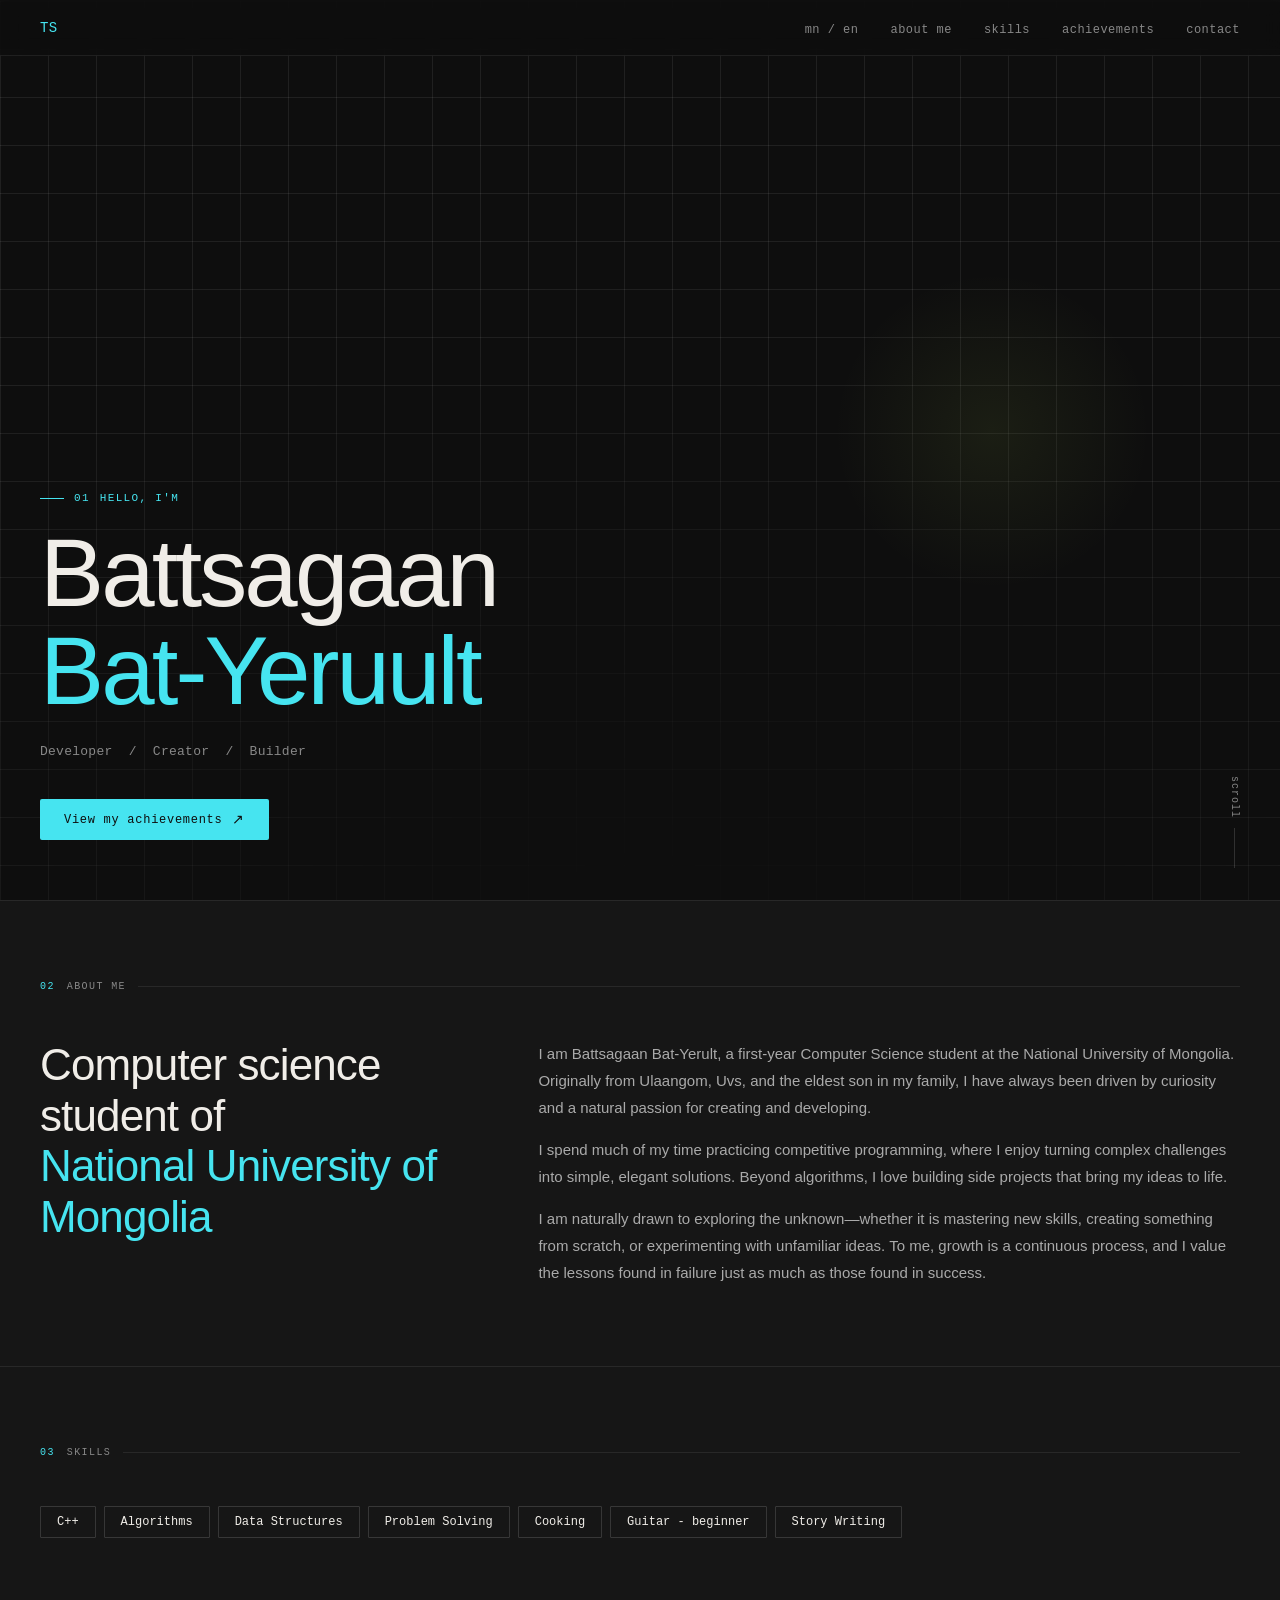
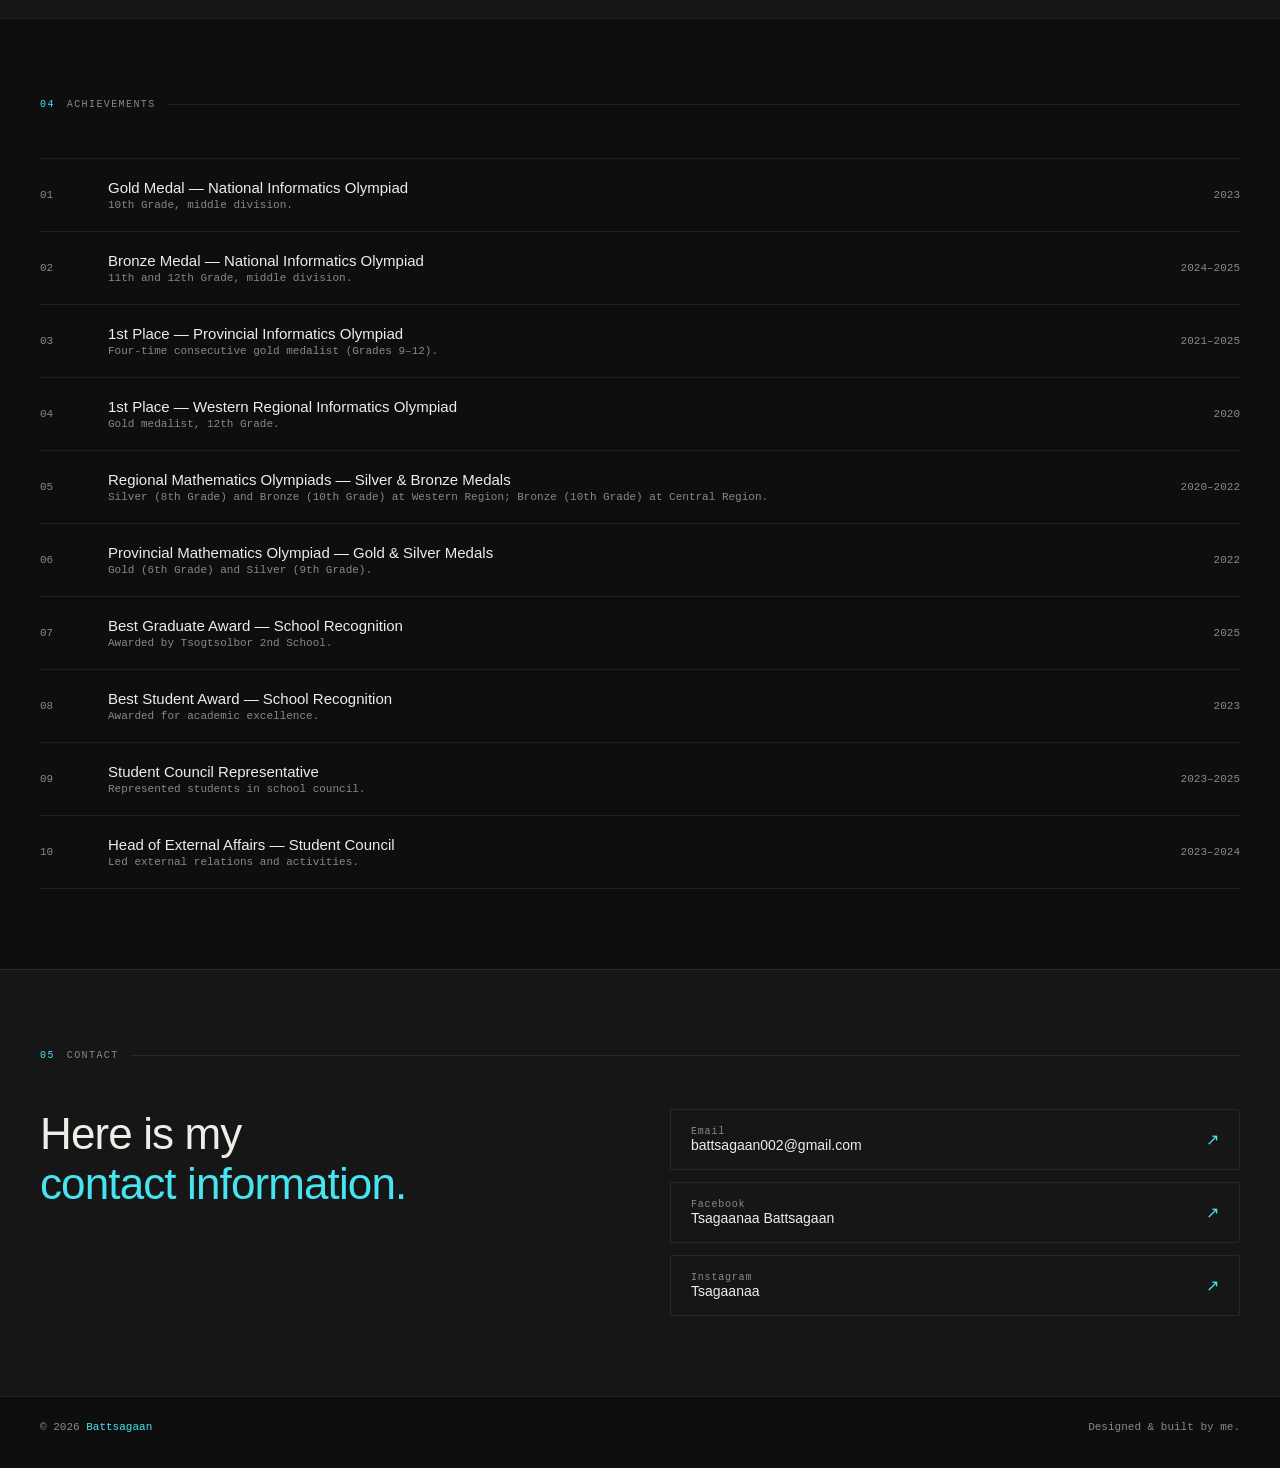
==== commit 510be437: "Update index.html" ====
--- a/index.html
+++ b/index.html
@@ -3,7 +3,7 @@
 <head>
         <meta charset="UTF-8">
         <meta name="viewport" content="width=device-width, initial-scale=1.0">
-        <title>Your Name — Portfolio</title>
+        <title>Battsagaan — Portfolio</title>
         <link rel="preconnect" href="https://fonts.googleapis.com">
         <link rel="preconnect" href="https://fonts.gstatic.com" crossorigin>
         <link href="https://fonts.googleapis.com/css2?family=DM+Mono:ital,wght@0,300;0,400;0,500;1,300&family=DM+Sans:wght@300;400;500&display=swap" rel="stylesheet">
@@ -179,7 +179,7 @@
             <p class="section-label"><span class="num">05</span> Contact</p>
             <div class="contact-inner">
                 <div>
-                    <h2 class="contact-heading">Here is my<span>contact information.</span></h2>
+                    <h2 class="contact-heading">Here is my<span> <br> contact information.</span></h2>
                 </div>
                 <div class="contact-links">
                     <a class="contact-link" href="battsagaan002@gmail.com">
